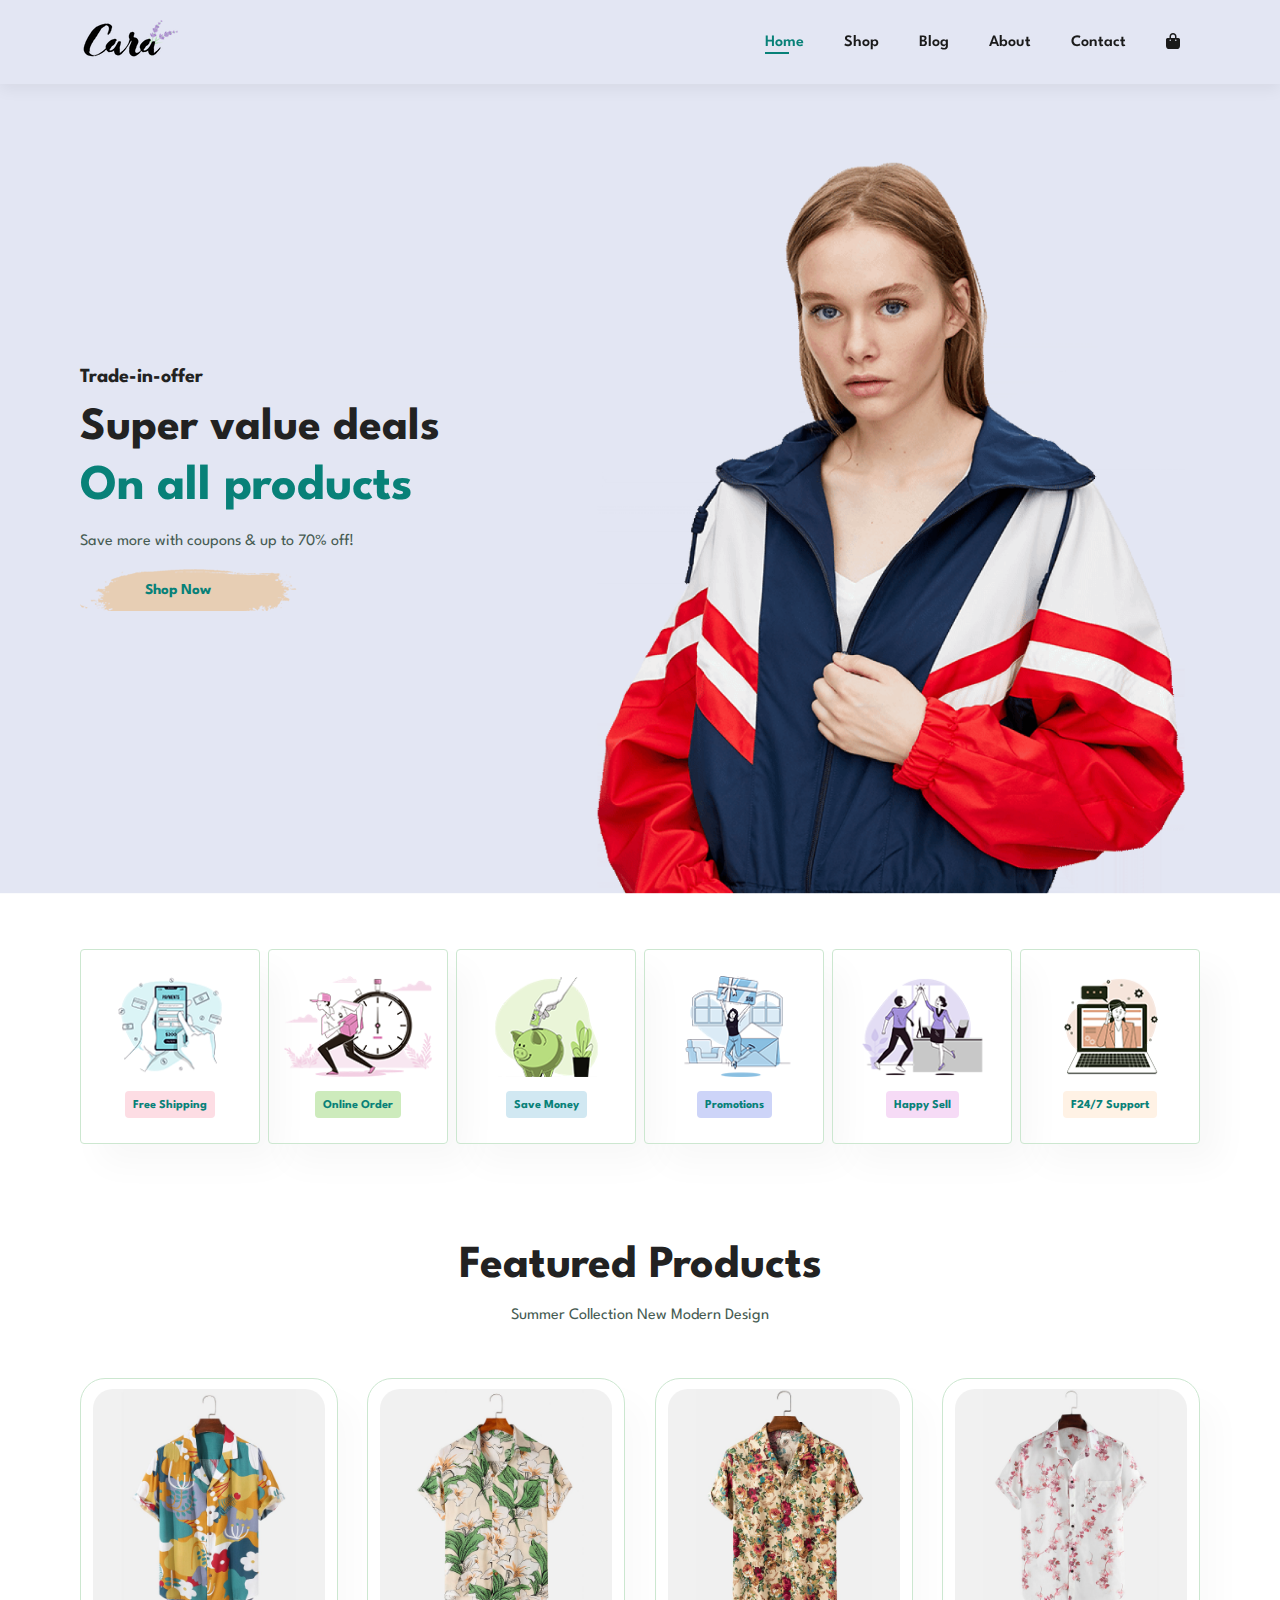
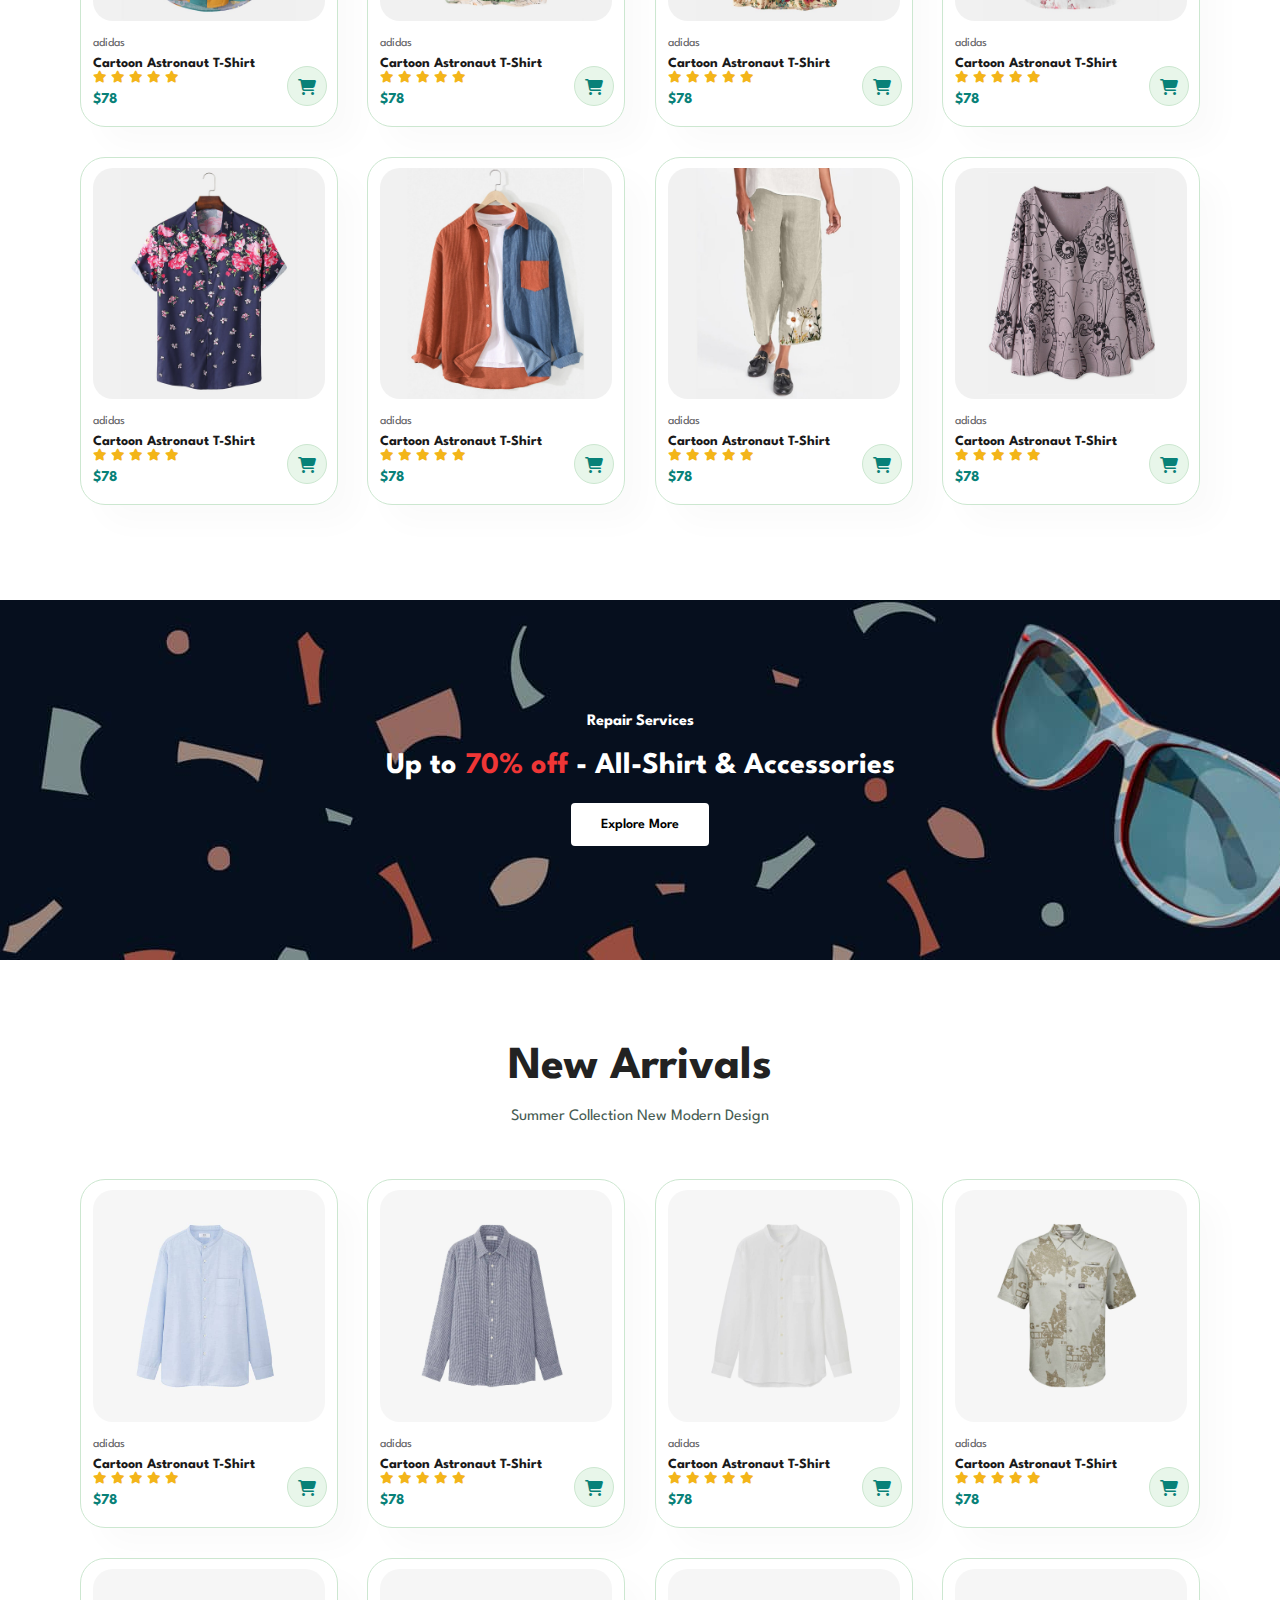
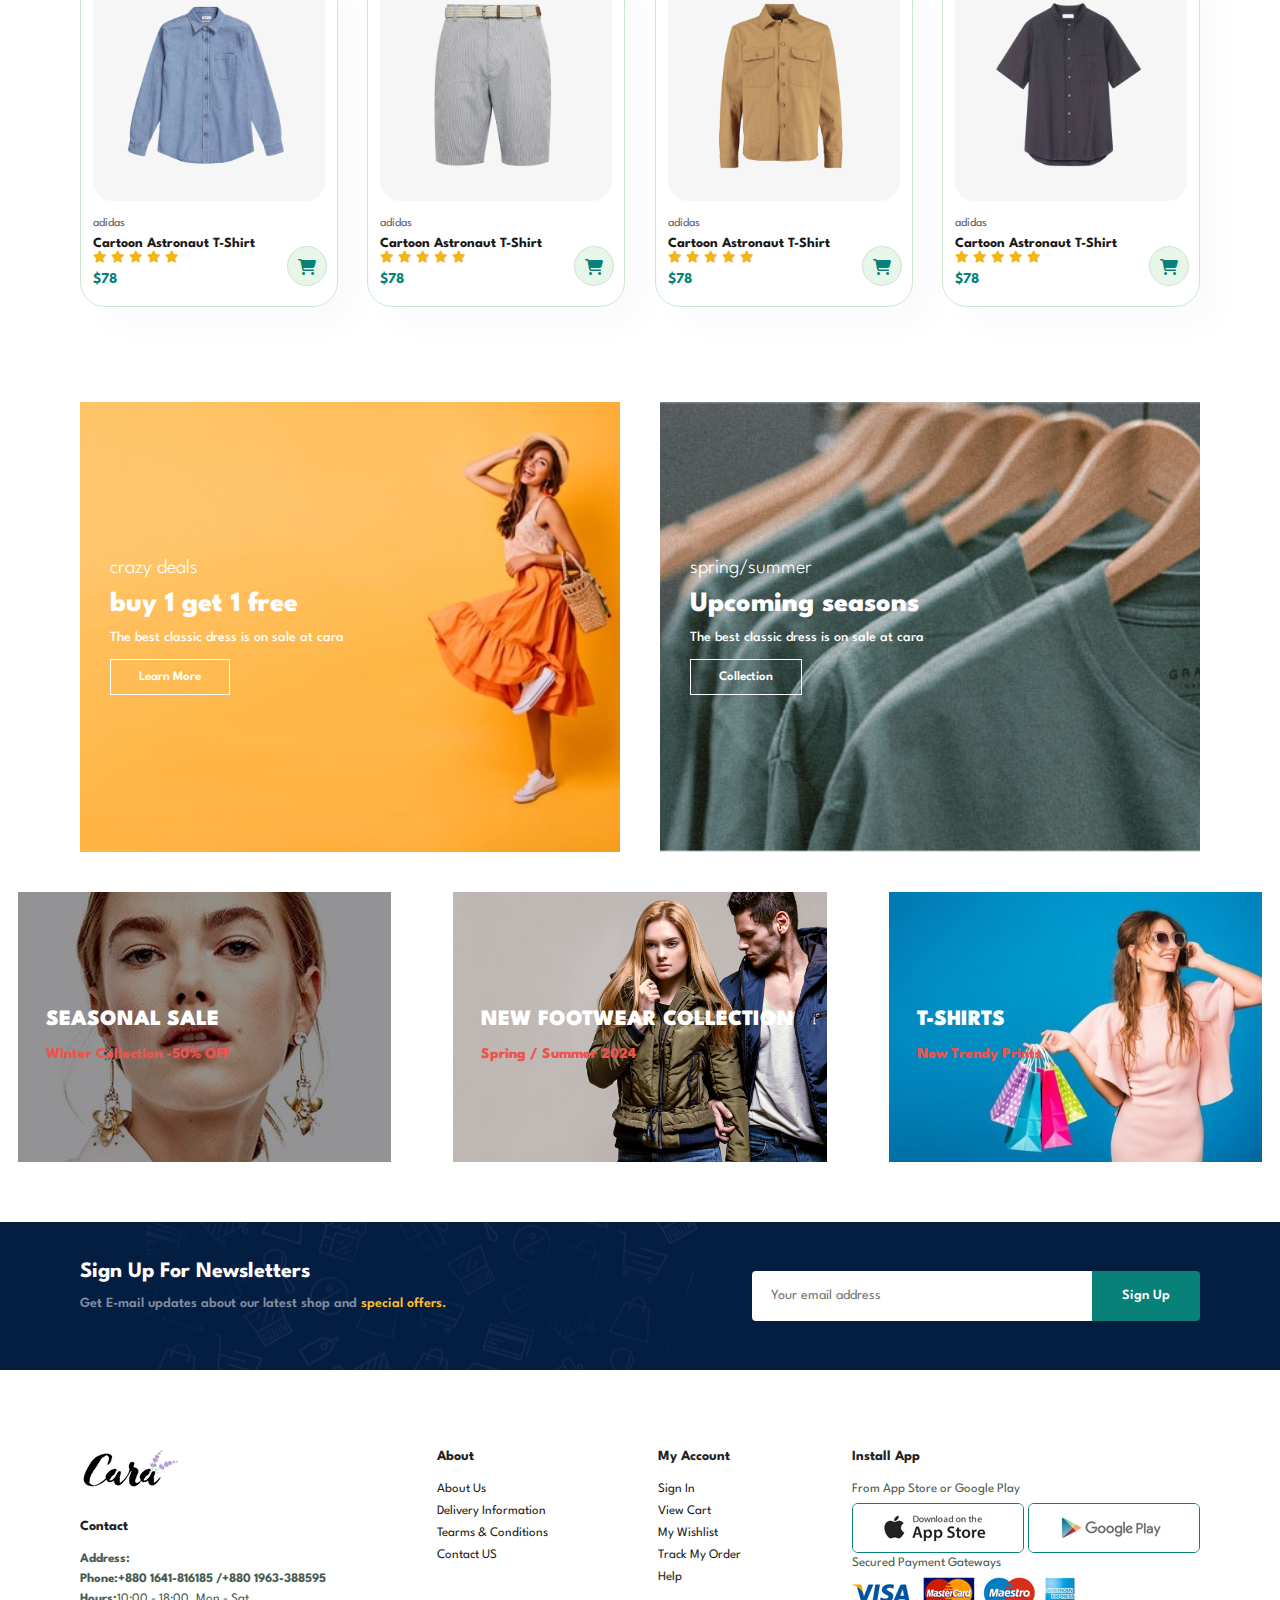
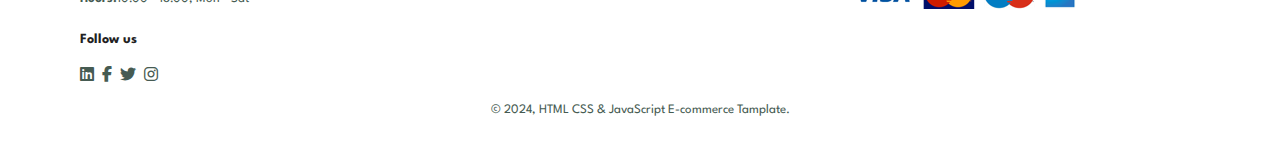
==== index.html @ f5887a4b "Add files via upload" ====
<!DOCTYPE html>
<html lang="en">
<head>
    <meta charset="UTF-8">
    <meta name="viewport" content="width=device-width, initial-scale=1.0">
    <title>Quick Shop</title>
    <link rel="stylesheet" href="style.css">
    <!-- Font Awesome cdn -->
    <link rel="stylesheet" href="https://cdnjs.cloudflare.com/ajax/libs/font-awesome/6.2.0/css/all.min.css"/>


</head>
<body>
    <!-- Header Section Start Here -->
    <section id="header">
        <a href="#"><img src="img/logo.png" class="logo" alt=""></a>
        <div>
            <ul id="navbar">
                <li><a class="active" href="indes.html">Home</a></li>
                <li><a href="shop.html">Shop</a></li>
                <li><a href="blog.html">Blog</a></li>
                <li><a href="about.html">About</a></li>
                <li><a href="contact.html">Contact</a></li>
                <li id="lg-bag"><a href="cart.html"><i class="fa-solid fa-bag-shopping"></i></a></li>
                <a href="#" id="close"><i class="fa-solid fa-xmark"></i></a>
            </ul>
        </div>
        <div id="mobile">
            <a href="cart.html"><i class="fa-solid fa-bag-shopping"></i></a>
            <i id="bar" class="fas fa-outdent"></i>           
        </div>
    </section>
    <!-- Header Section End Here -->

    <section id="hero">
        <h4>Trade-in-offer</h4>
        <h2>Super value deals</h2>
        <h1>On all products</h1>
        <p>Save more with coupons & up to 70% off!</p>
        <button>Shop Now</button>
    </section>

    <section id="feature" class="section-p1">
        <div class="fe-box">
            <img src="img/features/f1.png" alt="">
            <h6>Free Shipping</h6>
        </div>
        <div class="fe-box">
            <img src="img/features/f2.png" alt="">
            <h6>Online Order</h6>
        </div>
        <div class="fe-box">
            <img src="img/features/f3.png" alt="">
            <h6>Save Money</h6>
        </div>
        <div class="fe-box">
            <img src="img/features/f4.png" alt="">
            <h6>Promotions</h6>
        </div>
        <div class="fe-box">
            <img src="img/features/f5.png" alt="">
            <h6>Happy Sell</h6>
        </div>
        <div class="fe-box">
            <img src="img/features/f6.png" alt="">
            <h6>F24/7 Support</h6>
        </div>
    </section>

    <section id="product1" class="section-p1">
        <h2>Featured Products</h2>
        <p>Summer Collection New Modern Design</p>
        <div class="pro-container">       
            <div class="pro">
                <img src="img/products/f1.jpg" alt="">
                <div class="des">
                    <span>adidas</span>
                    <h5>Cartoon Astronaut T-Shirt</h5>
                    <div class="star">
                        <i class="fas fa-star"></i>
                        <i class="fas fa-star"></i>
                        <i class="fas fa-star"></i>
                        <i class="fas fa-star"></i>
                        <i class="fas fa-star"></i>
                    </div>
                    <h4>$78</h4>
                    </div>
                    <a href="#"><a href="#"><i class="fa-solid fa-cart-shopping cart"></i></i></a>
                </a>
                </div>
            <div class="pro">
                <img src="img/products/f2.jpg" alt="">
                <div class="des">
                    <span>adidas</span>
                    <h5>Cartoon Astronaut T-Shirt</h5>
                    <div class="star">
                        <i class="fas fa-star"></i>
                        <i class="fas fa-star"></i>
                        <i class="fas fa-star"></i>
                        <i class="fas fa-star"></i>
                        <i class="fas fa-star"></i>
                    </div>
                    <h4>$78</h4>
                    </div>
                    <a href="#"><a href="#"><i class="fa-solid fa-cart-shopping cart"></i></i></a>
                </a>
                </div>
            <div class="pro">
                <img src="img/products/f3.jpg" alt="">
                <div class="des">
                    <span>adidas</span>
                    <h5>Cartoon Astronaut T-Shirt</h5>
                    <div class="star">
                        <i class="fas fa-star"></i>
                        <i class="fas fa-star"></i>
                        <i class="fas fa-star"></i>
                        <i class="fas fa-star"></i>
                        <i class="fas fa-star"></i>
                    </div>
                    <h4>$78</h4>
                    </div>
                    <a href="#"><a href="#"><i class="fa-solid fa-cart-shopping cart"></i></i></a>
                </a>
                </div>
            <div class="pro">
                <img src="img/products/f4.jpg" alt="">
                <div class="des">
                    <span>adidas</span>
                    <h5>Cartoon Astronaut T-Shirt</h5>
                    <div class="star">
                        <i class="fas fa-star"></i>
                        <i class="fas fa-star"></i>
                        <i class="fas fa-star"></i>
                        <i class="fas fa-star"></i>
                        <i class="fas fa-star"></i>
                    </div>
                    <h4>$78</h4>
                    </div>
                    <a href="#"><a href="#"><i class="fa-solid fa-cart-shopping cart"></i></i></a>
                </a>
                </div>
            <div class="pro">
                <img src="img/products/f5.jpg" alt="">
                <div class="des">
                    <span>adidas</span>
                    <h5>Cartoon Astronaut T-Shirt</h5>
                    <div class="star">
                        <i class="fas fa-star"></i>
                        <i class="fas fa-star"></i>
                        <i class="fas fa-star"></i>
                        <i class="fas fa-star"></i>
                        <i class="fas fa-star"></i>
                    </div>
                    <h4>$78</h4>
                    </div>
                    <a href="#"><a href="#"><i class="fa-solid fa-cart-shopping cart"></i></i></a>
                </a>
                </div>
            <div class="pro">
                <img src="img/products/f6.jpg" alt="">
                <div class="des">
                    <span>adidas</span>
                    <h5>Cartoon Astronaut T-Shirt</h5>
                    <div class="star">
                        <i class="fas fa-star"></i>
                        <i class="fas fa-star"></i>
                        <i class="fas fa-star"></i>
                        <i class="fas fa-star"></i>
                        <i class="fas fa-star"></i>
                    </div>
                    <h4>$78</h4>
                    </div>
                    <a href="#"><a href="#"><i class="fa-solid fa-cart-shopping cart"></i></i></a>
                </a>
                </div>
            <div class="pro">
                <img src="img/products/f7.jpg" alt="">
                <div class="des">
                    <span>adidas</span>
                    <h5>Cartoon Astronaut T-Shirt</h5>
                    <div class="star">
                        <i class="fas fa-star"></i>
                        <i class="fas fa-star"></i>
                        <i class="fas fa-star"></i>
                        <i class="fas fa-star"></i>
                        <i class="fas fa-star"></i>
                    </div>
                    <h4>$78</h4>
                    </div>
                    <a href="#"><a href="#"><i class="fa-solid fa-cart-shopping cart"></i></i></a>
                </a>
                </div>
            <div class="pro">
                <img src="img/products/f8.jpg" alt="">
                <div class="des">
                    <span>adidas</span>
                    <h5>Cartoon Astronaut T-Shirt</h5>
                    <div class="star">
                        <i class="fas fa-star"></i>
                        <i class="fas fa-star"></i>
                        <i class="fas fa-star"></i>
                        <i class="fas fa-star"></i>
                        <i class="fas fa-star"></i>
                    </div>
                    <h4>$78</h4>
                    </div>
                    <a href="#"><a href="#"><i class="fa-solid fa-cart-shopping cart"></i></i></a>
                </a>
                </div>
            </div>
    </section>

    <section id="banner" class="section-m1">
        <h4>Repair Services</h4>
        <h2>Up to <span>70% off</span> - All-Shirt & Accessories</h2>
        <button class="normal">Explore More</button>
    </section>

    <section id="product1" class="section-p1">
        <h2>New Arrivals</h2>
        <p>Summer Collection New Modern Design</p>
        <div class="pro-container">       
            <div class="pro">
                <img src="img/products/n1.jpg" alt="">
                <div class="des">
                    <span>adidas</span>
                    <h5>Cartoon Astronaut T-Shirt</h5>
                    <div class="star">
                        <i class="fas fa-star"></i>
                        <i class="fas fa-star"></i>
                        <i class="fas fa-star"></i>
                        <i class="fas fa-star"></i>
                        <i class="fas fa-star"></i>
                    </div>
                    <h4>$78</h4>
                    </div>
                    <a href="#"><a href="#"><i class="fa-solid fa-cart-shopping cart"></i></i></a>
                </a>
                </div>
            <div class="pro">
                <img src="img/products/n2.jpg" alt="">
                <div class="des">
                    <span>adidas</span>
                    <h5>Cartoon Astronaut T-Shirt</h5>
                    <div class="star">
                        <i class="fas fa-star"></i>
                        <i class="fas fa-star"></i>
                        <i class="fas fa-star"></i>
                        <i class="fas fa-star"></i>
                        <i class="fas fa-star"></i>
                    </div>
                    <h4>$78</h4>
                    </div>
                    <a href="#"><a href="#"><i class="fa-solid fa-cart-shopping cart"></i></i></a>
                </a>
                </div>
            <div class="pro">
                <img src="img/products/n3.jpg" alt="">
                <div class="des">
                    <span>adidas</span>
                    <h5>Cartoon Astronaut T-Shirt</h5>
                    <div class="star">
                        <i class="fas fa-star"></i>
                        <i class="fas fa-star"></i>
                        <i class="fas fa-star"></i>
                        <i class="fas fa-star"></i>
                        <i class="fas fa-star"></i>
                    </div>
                    <h4>$78</h4>
                    </div>
                    <a href="#"><a href="#"><i class="fa-solid fa-cart-shopping cart"></i></i></a>
                </a>
                </div>
            <div class="pro">
                <img src="img/products/n4.jpg" alt="">
                <div class="des">
                    <span>adidas</span>
                    <h5>Cartoon Astronaut T-Shirt</h5>
                    <div class="star">
                        <i class="fas fa-star"></i>
                        <i class="fas fa-star"></i>
                        <i class="fas fa-star"></i>
                        <i class="fas fa-star"></i>
                        <i class="fas fa-star"></i>
                    </div>
                    <h4>$78</h4>
                    </div>
                    <a href="#"><a href="#"><i class="fa-solid fa-cart-shopping cart"></i></i></a>
                </a>
                </div>
            <div class="pro">
                <img src="img/products/n5.jpg" alt="">
                <div class="des">
                    <span>adidas</span>
                    <h5>Cartoon Astronaut T-Shirt</h5>
                    <div class="star">
                        <i class="fas fa-star"></i>
                        <i class="fas fa-star"></i>
                        <i class="fas fa-star"></i>
                        <i class="fas fa-star"></i>
                        <i class="fas fa-star"></i>
                    </div>
                    <h4>$78</h4>
                    </div>
                    <a href="#"><a href="#"><i class="fa-solid fa-cart-shopping cart"></i></i></a>
                </a>
                </div>
            <div class="pro">
                <img src="img/products/n6.jpg" alt="">
                <div class="des">
                    <span>adidas</span>
                    <h5>Cartoon Astronaut T-Shirt</h5>
                    <div class="star">
                        <i class="fas fa-star"></i>
                        <i class="fas fa-star"></i>
                        <i class="fas fa-star"></i>
                        <i class="fas fa-star"></i>
                        <i class="fas fa-star"></i>
                    </div>
                    <h4>$78</h4>
                    </div>
                    <a href="#"><a href="#"><i class="fa-solid fa-cart-shopping cart"></i></i></a>
                </a>
                </div>
            <div class="pro">
                <img src="img/products/n7.jpg" alt="">
                <div class="des">
                    <span>adidas</span>
                    <h5>Cartoon Astronaut T-Shirt</h5>
                    <div class="star">
                        <i class="fas fa-star"></i>
                        <i class="fas fa-star"></i>
                        <i class="fas fa-star"></i>
                        <i class="fas fa-star"></i>
                        <i class="fas fa-star"></i>
                    </div>
                    <h4>$78</h4>
                    </div>
                    <a href="#"><a href="#"><i class="fa-solid fa-cart-shopping cart"></i></i></a>
                </a>
                </div>
            <div class="pro">
                <img src="img/products/n8.jpg" alt="">
                <div class="des">
                    <span>adidas</span>
                    <h5>Cartoon Astronaut T-Shirt</h5>
                    <div class="star">
                        <i class="fas fa-star"></i>
                        <i class="fas fa-star"></i>
                        <i class="fas fa-star"></i>
                        <i class="fas fa-star"></i>
                        <i class="fas fa-star"></i>
                    </div>
                    <h4>$78</h4>
                    </div>
                    <a href="#"><a href="#"><i class="fa-solid fa-cart-shopping cart"></i></i></a>
                </a>
                </div>
            </div>
    </section>

    <section id="sm-banner" class="section-p1">
        <div class="banner-box">
            <h4>crazy deals</h4>
            <h2>buy 1 get 1 free</h2>
            <span>The best classic dress is on sale at cara</span>
            <button class="white">Learn More</button>
        </div>
        <div class="banner-box banner-box2">
            <h4>spring/summer</h4>
            <h2>Upcoming seasons </h2>
            <span>The best classic dress is on sale at cara</span>
            <button class="white">Collection</button>
        </div>
    </section>

    <section id="banner3">
        <div class="banner-box">
            <h2>SEASONAL SALE </h2>
            <h3>Winter Collection -50% OFF</h3>
        </div>
        <div class="banner-box banner-box2">
            <h2>NEW FOOTWEAR COLLECTION</h2>
            <h3>Spring / Summer 2024 </h3>
        </div>
        <div class="banner-box banner-box3">
            <h2>T-SHIRTS</h2>
            <h3>New Trendy Prints</h3>
        </div>
    </section>

    <section id="newsletter" class="section-p1 section-m1">
        <div class="news-text">
            <h4>Sign Up For Newsletters</h4>
            <p>Get E-mail updates about our latest shop and <span>special offers.</span></p>
        </div>
        <div class="form">
            <input type="text" placeholder="Your email address">
            <button class="normal">Sign Up</button>
        </div>
    </section>
<!-- Footer Section Start -->
    <footer class="section-p1">
        <div class="col">
            <img class="logo" src="img/logo.png" alt="">
            <h4>Contact</h4>
            <p><strong>Address:</strong> </p>
            <p><strong>Phone:+880 1641-816185 /+880 1963-388595</strong></p>
            <p><strong>Hours:</strong>10:00 - 18:00, Mon - Sat</p>
            <div class="follow">
                <h4>Follow us</h4>
                <div class="icon">
                    <i class="fa-brands fa-linkedin"></i>
                   <i class="fab fa-facebook-f"></i> 
                   <i class="fab fa-twitter"></i>
                   <i class="fab fa-instagram"></i>                   
                </div>
            </div>
        </div>

        <div class="col">
            <h4>About</h4>
            <a href="#">About Us</a>
            <a href="#">Delivery Information</a>
            <a href="#">Tearms & Conditions</a>
            <a href="#">Contact US</a>
        </div>

        <div class="col">
            <h4>My Account</h4>
            <a href="#">Sign In</a>
            <a href="#">View Cart</a>
            <a href="#">My Wishlist</a>
            <a href="#">Track My Order</a>
            <a href="#">Help</a>
        </div>

        <div class="col install">
            <h4>Install App</h4>
            <p>From App Store or Google Play</p>
            <div class="row">
                <img src="img/pay/app.jpg" alt="">
                <img src="img/pay/play.jpg" alt="">               
            </div>
            <p>Secured Payment Gateways</p>
            <img src="img/pay/pay.png" alt="">
        </div>

        <div class="copyright">
            <p>&copy; 2024, HTML CSS & JavaScript E-commerce Tamplate.</p>
        </div>
    </footer>
<!-- Footer Section End -->

 <!-- Custom JavaScript File Link -->
    <script src="script.js"></script>
</body>
</html>
---- style.css ----
@import url('https://fonts.googleapis.com/css2?family=League+Spartan:wght@100..900&display=swap');

/* =====Universal selector===== */
* {
   margin: 0;
   padding: 0;
   box-sizing: border-box;
   font-family: "League Spartan", sans-serif;; 
}

h1 {
    font-size: 50px;
    line-height: 64px;
    color: #222;
}

h2 {
    font-size: 46px;
    line-height: 54px;
    color: #222;
}

h4 {
    font-size: 20px;
    color: #222;
}

h6 {
    font-weight: 700;
    font-size: 12px;   
}

p {
    font-size: 16px;
    color: #465b52;
    margin: 15px 0 20px 0;
}

.section-p1 {
    padding: 40px 80px;
}

.section-m1 {
    margin: 40px 0;
}

button.normal {
    font-size: 14px;
    font-weight: 600;
    padding: 15px 30px;
    color: #000;
    background-color: #fff;
    border-radius: 4px;
    cursor: pointer;
    border: none;
    outline: none;
    transition: 0.2s;
}

button.white {
    font-size: 13px;
    font-weight: 600;
    padding: 11px 28px;
    color: #fff;
    background-color: transparent;
   cursor: pointer;
    border: 1px solid #fff;
    outline: none;
    transition: 0.2s;
}

body {
    width: 100%;
}


/* =====Header Start===== */

#header{
    display: flex;
    align-items: center;
    justify-content: space-between;
    padding: 20px 80px;
    background-color: #E3E6F3;
    box-shadow: 0px 5px 15px rgba(0, 0, 0, 0.06);
    z-index: 999;
    position: sticky;
    top: 0;
    left: 0;

}

#navbar {
    display: flex;
    align-items: center;
    justify-content: center;
}

#navbar li {
    list-style: none;
    padding: 0 20px;
    position: relative;
}

#navbar li a {
    text-decoration: none;
    font-size: 16px;
    font-weight: 600;
    color: #1a1a1a;
    transition: 0.3s ease;
}

#navbar li a:hover,
#navbar li a.active {
    color: #088178;
}

#navbar li a.active::after, 
#navbar li a:hover::after {
    content: "";
    width: 30%;
    height: 2px;
    background:  #088178;
    position: absolute;
    bottom: -4px;
    left: 20px;
}

#mobile {
    display: none;
    align-items: center;
}

#close {
    display: none;
}

/* =====Home Page===== */
#hero {
    background-image: url(img/hero4.png);
    height: 90vh;
    width: 100%;
    background-size: cover;
    background-position: top 25% right 0;
    padding: 0 80px;
    display: flex;
    flex-direction: column;
    align-items: flex-start;
    justify-content: center;

}

#hero h4 {
    padding-bottom: 15px;
}

#hero h1 {
    color: #088178;
}

#hero button {
    background-image: url(img/button.png);
    background-color: transparent;
    color: #088178;
    border: 0;
    padding: 14px 88px 14px 65px;
    background-repeat: no-repeat;
    cursor: pointer;
    font-weight: 700;
    font-size: 15px;

}

#feature {
    display: flex;
    align-items: center;
    justify-content: space-between;
    flex-wrap: wrap;
}

#feature .fe-box {
    width: 180px;
    text-align: center;
    padding: 25px 15px;
    box-shadow: 20px 20px 34px rgba(0, 0, 0, 0.03);
    border: 1px solid #cce7d0;
    border-radius: 4px;
    margin: 15px 0;
}

#feature .fe-box:hover {
    box-shadow: 10px 10px 54px rgba(70, 62, 221, 0.1);
}

#feature .fe-box img {
    width: 100%;
    margin-bottom: 10px;
}

#feature .fe-box h6 {
    display: inline-block;
    padding: 9px 8px 6px 8px;
    line-height: 1;
    border-radius: 4px;
    color: #088178;
    background-color: #fddde4;
}

#feature .fe-box:nth-child(2)  h6 {
    background-color: #cdebbc;
}

#feature .fe-box:nth-child(3)  h6 {
    background-color: #d1e8f2;
}

#feature .fe-box:nth-child(4)  h6 {
    background-color: #cdd4f8;
}

#feature .fe-box:nth-child(5)  h6 {
    background-color: #f6dbf6;
}

#feature .fe-box:nth-child(6)  h6 {
    background-color: #fff2e5;
}

/* =====Products===== */
#product1 {
    text-align: center;
}

#product1 .pro-container {
    display: flex;
    justify-content: space-between;
    padding-top: 20px;
    flex-wrap: wrap;

}
  
#product1 .pro {
    width: 23%;
    min-width: 250px;
    padding: 10px 12px;
    border: 1px solid #cce7d0;
    border-radius: 25px;
    cursor: pointer;
    box-shadow: 20px 20px 30px rgba(0, 0, 0, 0.02);
    margin: 15px 0;
    transition: 0.2s ease;
    position: relative;
}

#product1 .pro:hover {
    box-shadow: 20px 20px 30px rgba(0, 0, 0, 0.06);
}

#product1 .pro img {
    width: 100%;
    border-radius: 20px;
}

#product1 .pro .des {
    text-align: start;
    padding: 10px 0;
}

#product1 .pro .des span {
    color: #606063;
    font-size: 12px;
}

#product1 .pro .des h5 {
    padding-top: 7px;
    color: #1a1a1a;
    font-size: 14px;
}

#product1 .pro .des i {
    font-size: 12px;
    color: rgb(243, 181, 25);
}

#product1 .pro .des  h4 {
    padding-top: 7px;
    font-size: 15px;
    font-weight: 700px;
    color: #088178;
}

#product1 .pro .cart {
    width: 40px;
    height: 40px;    
    line-height: 40px;
    border-radius: 50px;
    background-color: #e8f6ea;   
    color: #088178;
    border: 1px solid #cce7d0;
    position: absolute;
    bottom: 20px;
    right: 10px;
}

#banner {
    display: flex;
    flex-direction: column;
    justify-content: center;
    align-items: center;
    text-align: center;
    background-image: url(img/banner/b2.jpg);
    width: 100%;
    height: 40vh;
    background-size: cover;
    background-position: center;
}

#banner h4 {
    color: #fff;
    font-size: 16px;

}

#banner h2 {
    color: #fff;
    font-size: 30px;
    padding: 10px 0;
}

#banner h2 span {
    color: #ef3636;
}

#banner button:hover {
    background-color: #088178;
    color: #fff;
}

#sm-banner {
    display: flex;
    justify-content: space-between;
    flex-wrap: wrap;
}

#sm-banner .banner-box {
    display: flex;
    flex-direction: column;
    justify-content: center;
    align-items: flex-start;   
    background-image: url(img/banner/b17.jpg);
    min-width: 540px;
    height: 50vh;
    background-size: cover;
    background-position: center;
    padding: 30px;
}

#sm-banner .banner-box2 {   
    background-image: url(img/banner/b10.jpg);
}

#sm-banner h4 {
    color: #fff;
    font-size: 20px;
    font-weight: 300;
}

#sm-banner h2 {
    color: #fff;
    font-size: 28px;
    font-weight: 800;
}

#sm-banner h2 {
    color: #fff;
    font-size: 28px;
    font-weight: 800;
}

#sm-banner span {
    color: #fff;
    font-size: 14px;
    font-weight: 500;
    padding-bottom: 15px;
}

#sm-banner .banner-box:hover button {
    background-color: #088178;
    border: 1px solid #088178;
}

#banner3 {
    display: flex;
    justify-content: space-between;
    flex-wrap: wrap;
    padding: 0 18px;
}

#banner3 .banner-box {
    display: flex;
    flex-direction: column;
    justify-content: center;
    align-items: flex-start;   
    background-image: url(img/banner/b7.jpg);
    min-width: 30%;
    height: 30vh;
    background-size: cover;
    background-position: center;
    padding: 28px;
    margin-bottom: 20px;
}

#banner3 .banner-box2 {
    background-image: url(img/banner/b4.jpg);
}

#banner3 .banner-box3 {
    background-image: url(img/banner/b18.jpg);   
}

#banner3 h2 {
    color: #fff;
    font-weight: 900;
    font-size: 22px;
}

#banner3 h3 {
    color: #ec544e;
    font-weight: 800;
    font-size: 15px;
}

#newsletter {
    display: flex;
    justify-content: space-between;
    flex-wrap: wrap;
    align-items: center;
    background-image: url(img/banner/b14.png);
    background-repeat: no-repeat;
    background-position: 20% 30%;
    background-color: #041e42;
}

#newsletter h4 {
    font-size: 22px;
    font-weight: 700;
    color: #fff;   
}

#newsletter p {
    font-size: 14px;
    font-weight: 600;
    color: #818ea0;   
}

#newsletter p span {
    
    color: #ffbd27;   
}

#newsletter .form {
    display: flex;
    width: 40%;
}

#newsletter input {
    height: 3.125rem;
    padding: 0 1.25em;
    font-size: 14px;
    width: 100%;
    border: 1px solid transparent;
    border-radius: 4px;
    outline: none;
    border-top-right-radius: 0;
    border-bottom-right-radius: 0;
}

#newsletter button {
    background-color: #088178;
    color: #fff;
    white-space: nowrap;
    border-top-left-radius: 0;
    border-bottom-left-radius: 0;
}

/* =====Footer Styles===== */
footer {
    display: flex;
    flex-wrap: wrap;
    justify-content: space-between;
}

footer .col {
    display: flex;
    flex-direction: column;
    align-items: flex-start;
    margin-bottom: 20px;
}

footer .logo {
    margin-bottom: 30px;
}

footer h4 {
    font-size: 14px;
    padding-bottom: 20px;
}

footer p {
    font-size: 13px;
    margin: 0 0 8px 0;
}

footer a {
    font-size: 13px;
    text-decoration: none;
    color: #222;
    margin: 0 0 8px 0;
    margin-bottom: 10px;
}

footer .follow {
    margin-top: 20px;
}

footer .follow i {
    color: #465b52;
    padding-right: 4px;
    cursor: pointer;
}

footer .install .row img {
    border: 1px solid #088178;
    border-radius: 6px;
}

footer .install img {
    margin-top: 10px 0 15px 0;
}

footer .follow i:hover,
footer a:hover {
    color: #088178;
}

footer .copyright {
    width: 100%;
    text-align: center;
}



/* =====Start Media Query For Medium Devices==== */
@media screen and (max-width:799px) {
    .section-p1 {
        padding: 40px 40px;
    }
    #navbar {
        display: flex;
        flex-direction: column;
        align-items: flex-start;
        justify-content: flex-start;
        position: fixed;
        top: 0;
        right: -300px;
        height: 100vh;
        width: 300px;
        background-color: #E3E6F3;
        box-shadow: 0 40px 60px rgba(0, 0, 0, 0.01);
        padding: 88px 0 0 10px;
        transition: 0.3s;
    }

    #navbar.active {
        right: 0px;
    }

    #navbar li {
        margin-bottom: 15px;
    }

    #mobile {
        display: flex;
        align-items: center;
    }

    #mobile i {
        color: #1a1a1a;
        font-size: 24px;
        padding-left: 20px;
    }

    #close {
        display: initial;
        position: absolute;
        top: 30px;
        left: 30px;
        color: #222;
        font-size: 24px;
    }

    #lg-bag {
        display: none;
    }

    #hero {      
        height: 70vh;
        padding: 0 80px;
        background-position: top 30% right 30%;
    }

    #feature {       
        justify-content: center;
        
    }

    #feature .fe-box {
        
        margin: 15px 15px;
    }

    #product1 .pro-container {      
        justify-content: center;
    }

    #product1 .pro {       
        margin: 15px;      
    }

    #banner {      
        height: 20vh;       
    }

    #sm-banner .banner-box {    
        min-width: 100%;
        height: 30vh;      
    }

    #banner3 {
        padding: 0 40px;
    }

    #banner3 .banner-box {
        width: 28%;
    }

    #newsletter .form {
        width: 70%;
    }
}

/* =====Start Media Query For Small Devices==== */
@media screen and (max-width:477px) {
    .section-p1 {
        padding: 20px;
    }

    #header {
        padding: 10px 30px;
    }

    h1 {
        font-size: 38px;
    }

    h2 {
        font-size: 32px;
    }

    #hero {
        padding: 0 20px;
        background-position: 55%;
    }

    #feature .fe-box {
        width: 155px;
        margin: 0 0 15px 0;
    }

    #feature {
        justify-content: space-between;
    }

    #product1 .pro {
        width: 100%;
    }

    #banner {
        height: 40vh;
    }

    #sm-banner .banner-box {
        height: 40vh;      
    }

    #sm-banner .banner-box2 {
        margin-top: 20px;
    }

    #banner3 {
        padding: 0 20px;
    }

    #banner3 .banner-box {
        width: 100%;
    }

    #newsletter {
        padding: 40px 20px;
    }

    #newsletter .form {
        width: 100%;
    }

    footer .copyright {
       text-align: start;
    }

}
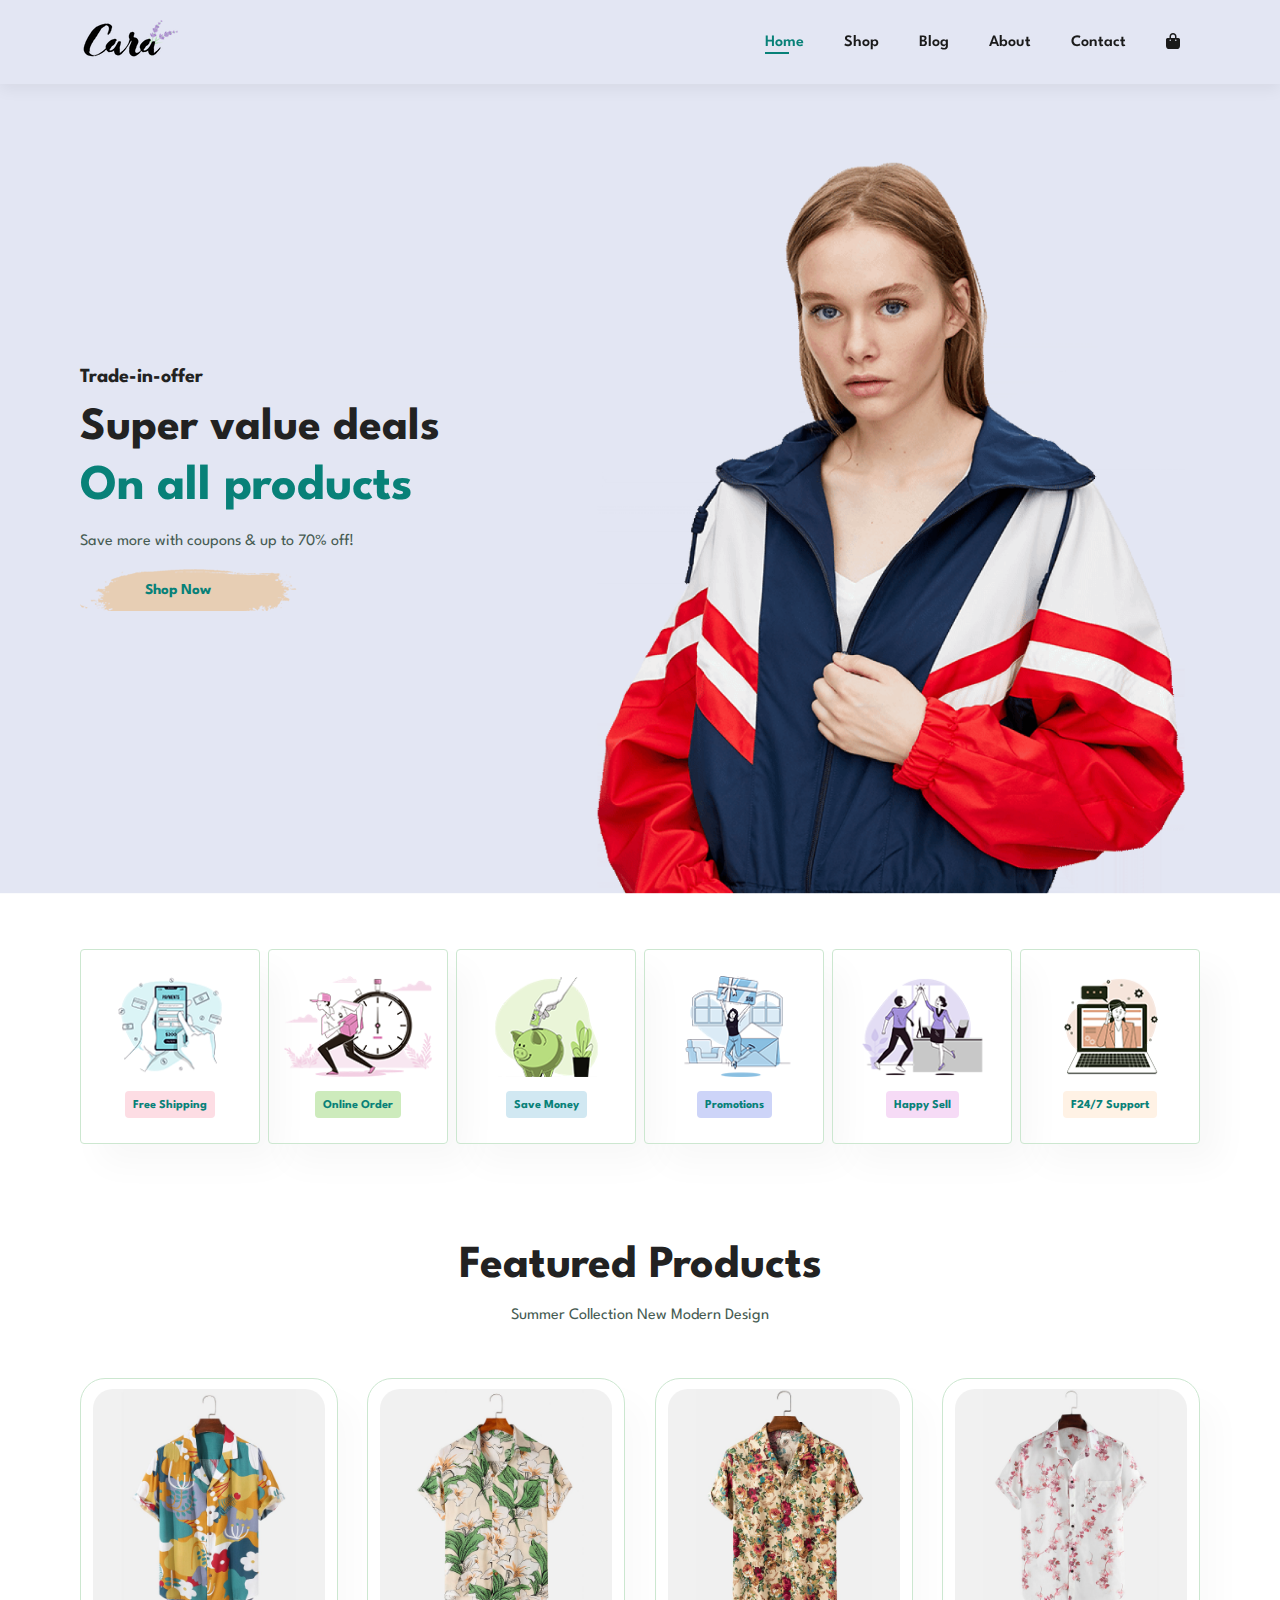
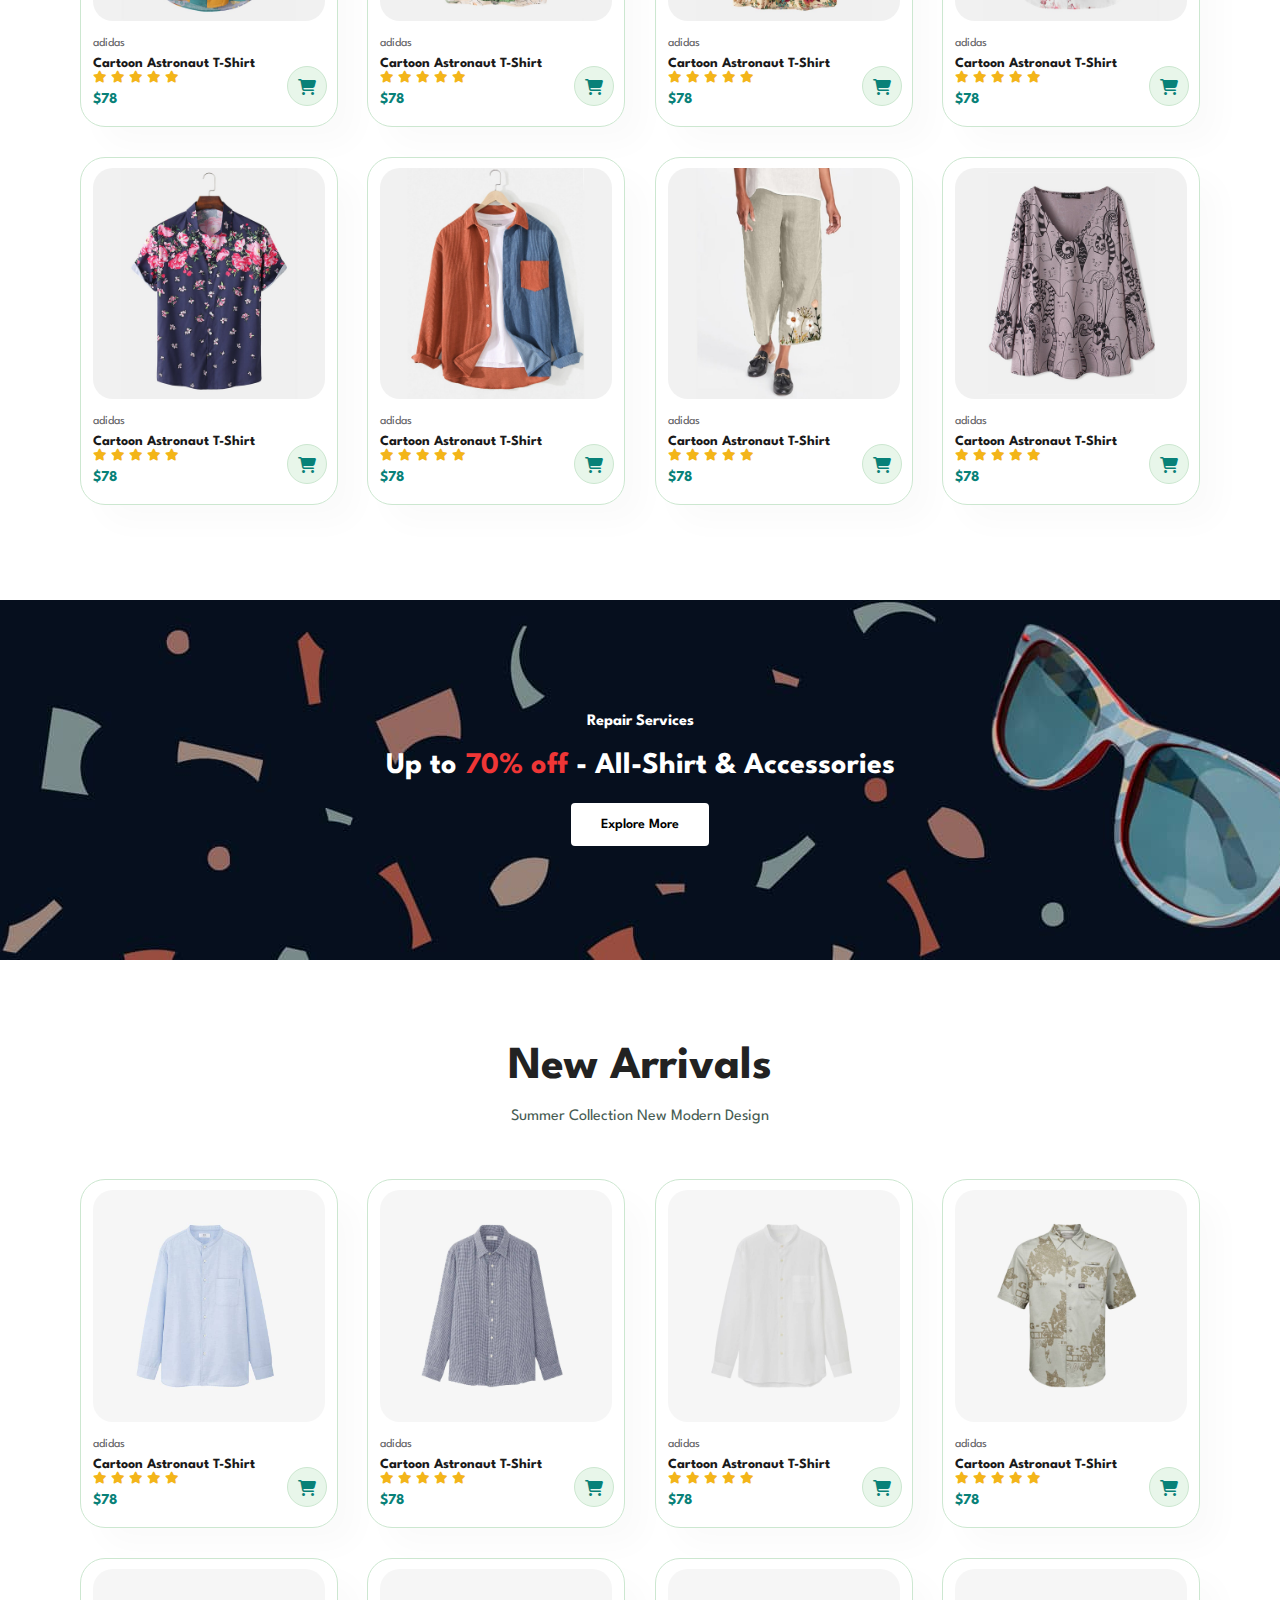
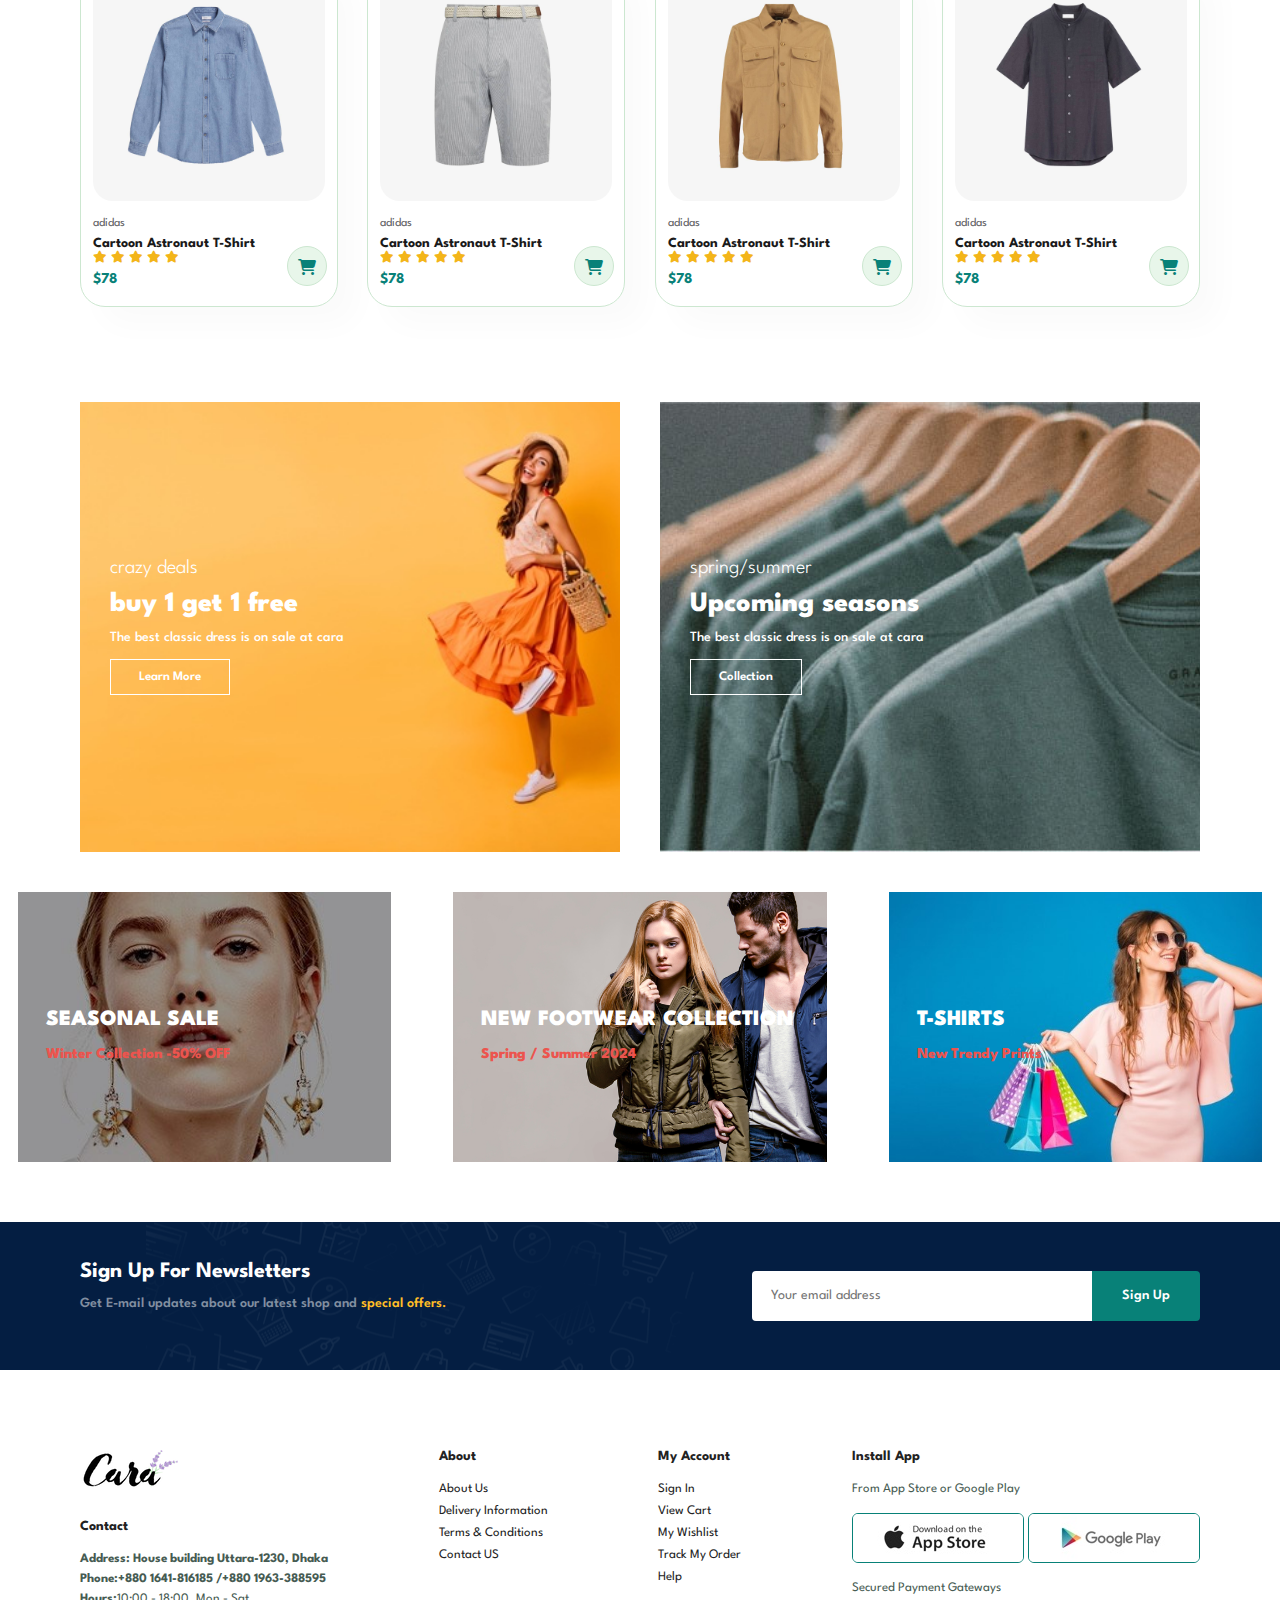
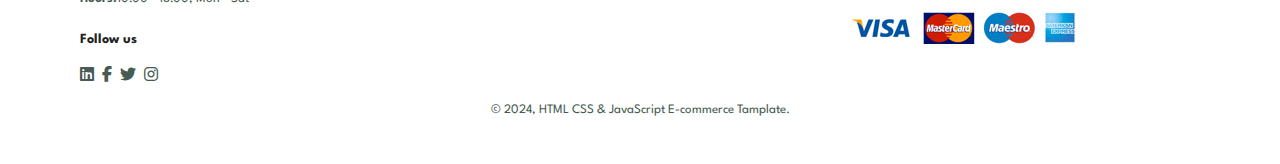
==== commit f60ca0f7: "Add files via upload" ====
--- a/index.html
+++ b/index.html
@@ -1,458 +1,463 @@
-<!DOCTYPE html>
-<html lang="en">
-<head>
-    <meta charset="UTF-8">
-    <meta name="viewport" content="width=device-width, initial-scale=1.0">
-    <title>Quick Shop</title>
-    <link rel="stylesheet" href="style.css">
-    <!-- Font Awesome cdn -->
-    <link rel="stylesheet" href="https://cdnjs.cloudflare.com/ajax/libs/font-awesome/6.2.0/css/all.min.css"/>
-
-
-</head>
-<body>
-    <!-- Header Section Start Here -->
-    <section id="header">
-        <a href="#"><img src="img/logo.png" class="logo" alt=""></a>
-        <div>
-            <ul id="navbar">
-                <li><a class="active" href="indes.html">Home</a></li>
-                <li><a href="shop.html">Shop</a></li>
-                <li><a href="blog.html">Blog</a></li>
-                <li><a href="about.html">About</a></li>
-                <li><a href="contact.html">Contact</a></li>
-                <li id="lg-bag"><a href="cart.html"><i class="fa-solid fa-bag-shopping"></i></a></li>
-                <a href="#" id="close"><i class="fa-solid fa-xmark"></i></a>
-            </ul>
-        </div>
-        <div id="mobile">
-            <a href="cart.html"><i class="fa-solid fa-bag-shopping"></i></a>
-            <i id="bar" class="fas fa-outdent"></i>           
-        </div>
-    </section>
-    <!-- Header Section End Here -->
-
-    <section id="hero">
-        <h4>Trade-in-offer</h4>
-        <h2>Super value deals</h2>
-        <h1>On all products</h1>
-        <p>Save more with coupons & up to 70% off!</p>
-        <button>Shop Now</button>
-    </section>
-
-    <section id="feature" class="section-p1">
-        <div class="fe-box">
-            <img src="img/features/f1.png" alt="">
-            <h6>Free Shipping</h6>
-        </div>
-        <div class="fe-box">
-            <img src="img/features/f2.png" alt="">
-            <h6>Online Order</h6>
-        </div>
-        <div class="fe-box">
-            <img src="img/features/f3.png" alt="">
-            <h6>Save Money</h6>
-        </div>
-        <div class="fe-box">
-            <img src="img/features/f4.png" alt="">
-            <h6>Promotions</h6>
-        </div>
-        <div class="fe-box">
-            <img src="img/features/f5.png" alt="">
-            <h6>Happy Sell</h6>
-        </div>
-        <div class="fe-box">
-            <img src="img/features/f6.png" alt="">
-            <h6>F24/7 Support</h6>
-        </div>
-    </section>
-
-    <section id="product1" class="section-p1">
-        <h2>Featured Products</h2>
-        <p>Summer Collection New Modern Design</p>
-        <div class="pro-container">       
-            <div class="pro">
-                <img src="img/products/f1.jpg" alt="">
-                <div class="des">
-                    <span>adidas</span>
-                    <h5>Cartoon Astronaut T-Shirt</h5>
-                    <div class="star">
-                        <i class="fas fa-star"></i>
-                        <i class="fas fa-star"></i>
-                        <i class="fas fa-star"></i>
-                        <i class="fas fa-star"></i>
-                        <i class="fas fa-star"></i>
-                    </div>
-                    <h4>$78</h4>
-                    </div>
-                    <a href="#"><a href="#"><i class="fa-solid fa-cart-shopping cart"></i></i></a>
-                </a>
-                </div>
-            <div class="pro">
-                <img src="img/products/f2.jpg" alt="">
-                <div class="des">
-                    <span>adidas</span>
-                    <h5>Cartoon Astronaut T-Shirt</h5>
-                    <div class="star">
-                        <i class="fas fa-star"></i>
-                        <i class="fas fa-star"></i>
-                        <i class="fas fa-star"></i>
-                        <i class="fas fa-star"></i>
-                        <i class="fas fa-star"></i>
-                    </div>
-                    <h4>$78</h4>
-                    </div>
-                    <a href="#"><a href="#"><i class="fa-solid fa-cart-shopping cart"></i></i></a>
-                </a>
-                </div>
-            <div class="pro">
-                <img src="img/products/f3.jpg" alt="">
-                <div class="des">
-                    <span>adidas</span>
-                    <h5>Cartoon Astronaut T-Shirt</h5>
-                    <div class="star">
-                        <i class="fas fa-star"></i>
-                        <i class="fas fa-star"></i>
-                        <i class="fas fa-star"></i>
-                        <i class="fas fa-star"></i>
-                        <i class="fas fa-star"></i>
-                    </div>
-                    <h4>$78</h4>
-                    </div>
-                    <a href="#"><a href="#"><i class="fa-solid fa-cart-shopping cart"></i></i></a>
-                </a>
-                </div>
-            <div class="pro">
-                <img src="img/products/f4.jpg" alt="">
-                <div class="des">
-                    <span>adidas</span>
-                    <h5>Cartoon Astronaut T-Shirt</h5>
-                    <div class="star">
-                        <i class="fas fa-star"></i>
-                        <i class="fas fa-star"></i>
-                        <i class="fas fa-star"></i>
-                        <i class="fas fa-star"></i>
-                        <i class="fas fa-star"></i>
-                    </div>
-                    <h4>$78</h4>
-                    </div>
-                    <a href="#"><a href="#"><i class="fa-solid fa-cart-shopping cart"></i></i></a>
-                </a>
-                </div>
-            <div class="pro">
-                <img src="img/products/f5.jpg" alt="">
-                <div class="des">
-                    <span>adidas</span>
-                    <h5>Cartoon Astronaut T-Shirt</h5>
-                    <div class="star">
-                        <i class="fas fa-star"></i>
-                        <i class="fas fa-star"></i>
-                        <i class="fas fa-star"></i>
-                        <i class="fas fa-star"></i>
-                        <i class="fas fa-star"></i>
-                    </div>
-                    <h4>$78</h4>
-                    </div>
-                    <a href="#"><a href="#"><i class="fa-solid fa-cart-shopping cart"></i></i></a>
-                </a>
-                </div>
-            <div class="pro">
-                <img src="img/products/f6.jpg" alt="">
-                <div class="des">
-                    <span>adidas</span>
-                    <h5>Cartoon Astronaut T-Shirt</h5>
-                    <div class="star">
-                        <i class="fas fa-star"></i>
-                        <i class="fas fa-star"></i>
-                        <i class="fas fa-star"></i>
-                        <i class="fas fa-star"></i>
-                        <i class="fas fa-star"></i>
-                    </div>
-                    <h4>$78</h4>
-                    </div>
-                    <a href="#"><a href="#"><i class="fa-solid fa-cart-shopping cart"></i></i></a>
-                </a>
-                </div>
-            <div class="pro">
-                <img src="img/products/f7.jpg" alt="">
-                <div class="des">
-                    <span>adidas</span>
-                    <h5>Cartoon Astronaut T-Shirt</h5>
-                    <div class="star">
-                        <i class="fas fa-star"></i>
-                        <i class="fas fa-star"></i>
-                        <i class="fas fa-star"></i>
-                        <i class="fas fa-star"></i>
-                        <i class="fas fa-star"></i>
-                    </div>
-                    <h4>$78</h4>
-                    </div>
-                    <a href="#"><a href="#"><i class="fa-solid fa-cart-shopping cart"></i></i></a>
-                </a>
-                </div>
-            <div class="pro">
-                <img src="img/products/f8.jpg" alt="">
-                <div class="des">
-                    <span>adidas</span>
-                    <h5>Cartoon Astronaut T-Shirt</h5>
-                    <div class="star">
-                        <i class="fas fa-star"></i>
-                        <i class="fas fa-star"></i>
-                        <i class="fas fa-star"></i>
-                        <i class="fas fa-star"></i>
-                        <i class="fas fa-star"></i>
-                    </div>
-                    <h4>$78</h4>
-                    </div>
-                    <a href="#"><a href="#"><i class="fa-solid fa-cart-shopping cart"></i></i></a>
-                </a>
-                </div>
-            </div>
-    </section>
-
-    <section id="banner" class="section-m1">
-        <h4>Repair Services</h4>
-        <h2>Up to <span>70% off</span> - All-Shirt & Accessories</h2>
-        <button class="normal">Explore More</button>
-    </section>
-
-    <section id="product1" class="section-p1">
-        <h2>New Arrivals</h2>
-        <p>Summer Collection New Modern Design</p>
-        <div class="pro-container">       
-            <div class="pro">
-                <img src="img/products/n1.jpg" alt="">
-                <div class="des">
-                    <span>adidas</span>
-                    <h5>Cartoon Astronaut T-Shirt</h5>
-                    <div class="star">
-                        <i class="fas fa-star"></i>
-                        <i class="fas fa-star"></i>
-                        <i class="fas fa-star"></i>
-                        <i class="fas fa-star"></i>
-                        <i class="fas fa-star"></i>
-                    </div>
-                    <h4>$78</h4>
-                    </div>
-                    <a href="#"><a href="#"><i class="fa-solid fa-cart-shopping cart"></i></i></a>
-                </a>
-                </div>
-            <div class="pro">
-                <img src="img/products/n2.jpg" alt="">
-                <div class="des">
-                    <span>adidas</span>
-                    <h5>Cartoon Astronaut T-Shirt</h5>
-                    <div class="star">
-                        <i class="fas fa-star"></i>
-                        <i class="fas fa-star"></i>
-                        <i class="fas fa-star"></i>
-                        <i class="fas fa-star"></i>
-                        <i class="fas fa-star"></i>
-                    </div>
-                    <h4>$78</h4>
-                    </div>
-                    <a href="#"><a href="#"><i class="fa-solid fa-cart-shopping cart"></i></i></a>
-                </a>
-                </div>
-            <div class="pro">
-                <img src="img/products/n3.jpg" alt="">
-                <div class="des">
-                    <span>adidas</span>
-                    <h5>Cartoon Astronaut T-Shirt</h5>
-                    <div class="star">
-                        <i class="fas fa-star"></i>
-                        <i class="fas fa-star"></i>
-                        <i class="fas fa-star"></i>
-                        <i class="fas fa-star"></i>
-                        <i class="fas fa-star"></i>
-                    </div>
-                    <h4>$78</h4>
-                    </div>
-                    <a href="#"><a href="#"><i class="fa-solid fa-cart-shopping cart"></i></i></a>
-                </a>
-                </div>
-            <div class="pro">
-                <img src="img/products/n4.jpg" alt="">
-                <div class="des">
-                    <span>adidas</span>
-                    <h5>Cartoon Astronaut T-Shirt</h5>
-                    <div class="star">
-                        <i class="fas fa-star"></i>
-                        <i class="fas fa-star"></i>
-                        <i class="fas fa-star"></i>
-                        <i class="fas fa-star"></i>
-                        <i class="fas fa-star"></i>
-                    </div>
-                    <h4>$78</h4>
-                    </div>
-                    <a href="#"><a href="#"><i class="fa-solid fa-cart-shopping cart"></i></i></a>
-                </a>
-                </div>
-            <div class="pro">
-                <img src="img/products/n5.jpg" alt="">
-                <div class="des">
-                    <span>adidas</span>
-                    <h5>Cartoon Astronaut T-Shirt</h5>
-                    <div class="star">
-                        <i class="fas fa-star"></i>
-                        <i class="fas fa-star"></i>
-                        <i class="fas fa-star"></i>
-                        <i class="fas fa-star"></i>
-                        <i class="fas fa-star"></i>
-                    </div>
-                    <h4>$78</h4>
-                    </div>
-                    <a href="#"><a href="#"><i class="fa-solid fa-cart-shopping cart"></i></i></a>
-                </a>
-                </div>
-            <div class="pro">
-                <img src="img/products/n6.jpg" alt="">
-                <div class="des">
-                    <span>adidas</span>
-                    <h5>Cartoon Astronaut T-Shirt</h5>
-                    <div class="star">
-                        <i class="fas fa-star"></i>
-                        <i class="fas fa-star"></i>
-                        <i class="fas fa-star"></i>
-                        <i class="fas fa-star"></i>
-                        <i class="fas fa-star"></i>
-                    </div>
-                    <h4>$78</h4>
-                    </div>
-                    <a href="#"><a href="#"><i class="fa-solid fa-cart-shopping cart"></i></i></a>
-                </a>
-                </div>
-            <div class="pro">
-                <img src="img/products/n7.jpg" alt="">
-                <div class="des">
-                    <span>adidas</span>
-                    <h5>Cartoon Astronaut T-Shirt</h5>
-                    <div class="star">
-                        <i class="fas fa-star"></i>
-                        <i class="fas fa-star"></i>
-                        <i class="fas fa-star"></i>
-                        <i class="fas fa-star"></i>
-                        <i class="fas fa-star"></i>
-                    </div>
-                    <h4>$78</h4>
-                    </div>
-                    <a href="#"><a href="#"><i class="fa-solid fa-cart-shopping cart"></i></i></a>
-                </a>
-                </div>
-            <div class="pro">
-                <img src="img/products/n8.jpg" alt="">
-                <div class="des">
-                    <span>adidas</span>
-                    <h5>Cartoon Astronaut T-Shirt</h5>
-                    <div class="star">
-                        <i class="fas fa-star"></i>
-                        <i class="fas fa-star"></i>
-                        <i class="fas fa-star"></i>
-                        <i class="fas fa-star"></i>
-                        <i class="fas fa-star"></i>
-                    </div>
-                    <h4>$78</h4>
-                    </div>
-                    <a href="#"><a href="#"><i class="fa-solid fa-cart-shopping cart"></i></i></a>
-                </a>
-                </div>
-            </div>
-    </section>
-
-    <section id="sm-banner" class="section-p1">
-        <div class="banner-box">
-            <h4>crazy deals</h4>
-            <h2>buy 1 get 1 free</h2>
-            <span>The best classic dress is on sale at cara</span>
-            <button class="white">Learn More</button>
-        </div>
-        <div class="banner-box banner-box2">
-            <h4>spring/summer</h4>
-            <h2>Upcoming seasons </h2>
-            <span>The best classic dress is on sale at cara</span>
-            <button class="white">Collection</button>
-        </div>
-    </section>
-
-    <section id="banner3">
-        <div class="banner-box">
-            <h2>SEASONAL SALE </h2>
-            <h3>Winter Collection -50% OFF</h3>
-        </div>
-        <div class="banner-box banner-box2">
-            <h2>NEW FOOTWEAR COLLECTION</h2>
-            <h3>Spring / Summer 2024 </h3>
-        </div>
-        <div class="banner-box banner-box3">
-            <h2>T-SHIRTS</h2>
-            <h3>New Trendy Prints</h3>
-        </div>
-    </section>
-
-    <section id="newsletter" class="section-p1 section-m1">
-        <div class="news-text">
-            <h4>Sign Up For Newsletters</h4>
-            <p>Get E-mail updates about our latest shop and <span>special offers.</span></p>
-        </div>
-        <div class="form">
-            <input type="text" placeholder="Your email address">
-            <button class="normal">Sign Up</button>
-        </div>
-    </section>
-<!-- Footer Section Start -->
-    <footer class="section-p1">
-        <div class="col">
-            <img class="logo" src="img/logo.png" alt="">
-            <h4>Contact</h4>
-            <p><strong>Address:</strong> </p>
-            <p><strong>Phone:+880 1641-816185 /+880 1963-388595</strong></p>
-            <p><strong>Hours:</strong>10:00 - 18:00, Mon - Sat</p>
-            <div class="follow">
-                <h4>Follow us</h4>
-                <div class="icon">
-                    <i class="fa-brands fa-linkedin"></i>
-                   <i class="fab fa-facebook-f"></i> 
-                   <i class="fab fa-twitter"></i>
-                   <i class="fab fa-instagram"></i>                   
-                </div>
-            </div>
-        </div>
-
-        <div class="col">
-            <h4>About</h4>
-            <a href="#">About Us</a>
-            <a href="#">Delivery Information</a>
-            <a href="#">Tearms & Conditions</a>
-            <a href="#">Contact US</a>
-        </div>
-
-        <div class="col">
-            <h4>My Account</h4>
-            <a href="#">Sign In</a>
-            <a href="#">View Cart</a>
-            <a href="#">My Wishlist</a>
-            <a href="#">Track My Order</a>
-            <a href="#">Help</a>
-        </div>
-
-        <div class="col install">
-            <h4>Install App</h4>
-            <p>From App Store or Google Play</p>
-            <div class="row">
-                <img src="img/pay/app.jpg" alt="">
-                <img src="img/pay/play.jpg" alt="">               
-            </div>
-            <p>Secured Payment Gateways</p>
-            <img src="img/pay/pay.png" alt="">
-        </div>
-
-        <div class="copyright">
-            <p>&copy; 2024, HTML CSS & JavaScript E-commerce Tamplate.</p>
-        </div>
-    </footer>
-<!-- Footer Section End -->
-
- <!-- Custom JavaScript File Link -->
-    <script src="script.js"></script>
-</body>
-</html>+<!DOCTYPE html>
+<html lang="en">
+<head>
+    <meta charset="UTF-8">
+    <meta name="viewport" content="width=device-width, initial-scale=1.0">
+    <title>Quick Shop</title>
+    <link rel="stylesheet" href="style.css">
+    <!-- Font Awesome cdn -->
+    <link rel="stylesheet" href="https://cdnjs.cloudflare.com/ajax/libs/font-awesome/6.2.0/css/all.min.css"/>
+
+        <!-- Apple Touch Icon -->
+<link rel="apple-touch-icon" sizes="180x180" href="favicon_io (3)/apple-touch-icon.png">
+
+<!-- Favicon -->
+<link rel="icon" type="image/png" sizes="32x32" href="favicon_io (3)/favicon-32x32.png">
+<link rel="icon" type="image/png" sizes="16x16" href="favicon_io (3)/favicon-16x16.png">
+
+</head>
+<body>
+    <!-- Header Section Start Here -->
+    <section id="header">
+        <a href="#"><img src="img/logo.png" class="logo" alt=""></a>
+        <div>
+            <ul id="navbar">
+                <li><a class="active" href="index.html">Home</a></li>
+                <li><a href="shop.html">Shop</a></li>
+                <li><a href="blog.html">Blog</a></li>
+                <li><a href="about.html">About</a></li>
+                <li><a href="contact.html">Contact</a></li>
+                <li id="lg-bag"><a href="cart.html"><i class="fa-solid fa-bag-shopping"></i></a></li>
+                <a href="#" id="close"><i class="fa-solid fa-xmark"></i></a>
+            </ul>
+        </div>
+        <div id="mobile">
+            <a href="cart.html"><i class="fa-solid fa-bag-shopping"></i></a>
+            <i id="bar" class="fas fa-outdent"></i>           
+        </div>
+    </section>
+    <!-- Header Section End Here -->
+
+    <section id="hero">
+        <h4>Trade-in-offer</h4>
+        <h2>Super value deals</h2>
+        <h1>On all products</h1>
+        <p>Save more with coupons & up to 70% off!</p>
+        <button>Shop Now</button>
+    </section>
+
+    <section id="feature" class="section-p1">
+        <div class="fe-box">
+            <img src="img/features/f1.png" alt="">
+            <h6>Free Shipping</h6>
+        </div>
+        <div class="fe-box">
+            <img src="img/features/f2.png" alt="">
+            <h6>Online Order</h6>
+        </div>
+        <div class="fe-box">
+            <img src="img/features/f3.png" alt="">
+            <h6>Save Money</h6>
+        </div>
+        <div class="fe-box">
+            <img src="img/features/f4.png" alt="">
+            <h6>Promotions</h6>
+        </div>
+        <div class="fe-box">
+            <img src="img/features/f5.png" alt="">
+            <h6>Happy Sell</h6>
+        </div>
+        <div class="fe-box">
+            <img src="img/features/f6.png" alt="">
+            <h6>F24/7 Support</h6>
+        </div>
+    </section>
+
+    <section id="product1" class="section-p1">
+        <h2>Featured Products</h2>
+        <p>Summer Collection New Modern Design</p>
+        <div class="pro-container">       
+            <div class="pro">
+                <img src="img/products/f1.jpg" alt="">
+                <div class="des">
+                    <span>adidas</span>
+                    <h5>Cartoon Astronaut T-Shirt</h5>
+                    <div class="star">
+                        <i class="fas fa-star"></i>
+                        <i class="fas fa-star"></i>
+                        <i class="fas fa-star"></i>
+                        <i class="fas fa-star"></i>
+                        <i class="fas fa-star"></i>
+                    </div>
+                    <h4>$78</h4>
+                    </div>
+                    <a href="#"><a href="#"><i class="fa-solid fa-cart-shopping cart"></i></i></a>
+                </a>
+                </div>
+            <div class="pro">
+                <img src="img/products/f2.jpg" alt="">
+                <div class="des">
+                    <span>adidas</span>
+                    <h5>Cartoon Astronaut T-Shirt</h5>
+                    <div class="star">
+                        <i class="fas fa-star"></i>
+                        <i class="fas fa-star"></i>
+                        <i class="fas fa-star"></i>
+                        <i class="fas fa-star"></i>
+                        <i class="fas fa-star"></i>
+                    </div>
+                    <h4>$78</h4>
+                    </div>
+                    <a href="#"><a href="#"><i class="fa-solid fa-cart-shopping cart"></i></i></a>
+                </a>
+                </div>
+            <div class="pro">
+                <img src="img/products/f3.jpg" alt="">
+                <div class="des">
+                    <span>adidas</span>
+                    <h5>Cartoon Astronaut T-Shirt</h5>
+                    <div class="star">
+                        <i class="fas fa-star"></i>
+                        <i class="fas fa-star"></i>
+                        <i class="fas fa-star"></i>
+                        <i class="fas fa-star"></i>
+                        <i class="fas fa-star"></i>
+                    </div>
+                    <h4>$78</h4>
+                    </div>
+                    <a href="#"><a href="#"><i class="fa-solid fa-cart-shopping cart"></i></i></a>
+                </a>
+                </div>
+            <div class="pro">
+                <img src="img/products/f4.jpg" alt="">
+                <div class="des">
+                    <span>adidas</span>
+                    <h5>Cartoon Astronaut T-Shirt</h5>
+                    <div class="star">
+                        <i class="fas fa-star"></i>
+                        <i class="fas fa-star"></i>
+                        <i class="fas fa-star"></i>
+                        <i class="fas fa-star"></i>
+                        <i class="fas fa-star"></i>
+                    </div>
+                    <h4>$78</h4>
+                    </div>
+                    <a href="#"><a href="#"><i class="fa-solid fa-cart-shopping cart"></i></i></a>
+                </a>
+                </div>
+            <div class="pro">
+                <img src="img/products/f5.jpg" alt="">
+                <div class="des">
+                    <span>adidas</span>
+                    <h5>Cartoon Astronaut T-Shirt</h5>
+                    <div class="star">
+                        <i class="fas fa-star"></i>
+                        <i class="fas fa-star"></i>
+                        <i class="fas fa-star"></i>
+                        <i class="fas fa-star"></i>
+                        <i class="fas fa-star"></i>
+                    </div>
+                    <h4>$78</h4>
+                    </div>
+                    <a href="#"><a href="#"><i class="fa-solid fa-cart-shopping cart"></i></i></a>
+                </a>
+                </div>
+            <div class="pro">
+                <img src="img/products/f6.jpg" alt="">
+                <div class="des">
+                    <span>adidas</span>
+                    <h5>Cartoon Astronaut T-Shirt</h5>
+                    <div class="star">
+                        <i class="fas fa-star"></i>
+                        <i class="fas fa-star"></i>
+                        <i class="fas fa-star"></i>
+                        <i class="fas fa-star"></i>
+                        <i class="fas fa-star"></i>
+                    </div>
+                    <h4>$78</h4>
+                    </div>
+                    <a href="#"><a href="#"><i class="fa-solid fa-cart-shopping cart"></i></i></a>
+                </a>
+                </div>
+            <div class="pro">
+                <img src="img/products/f7.jpg" alt="">
+                <div class="des">
+                    <span>adidas</span>
+                    <h5>Cartoon Astronaut T-Shirt</h5>
+                    <div class="star">
+                        <i class="fas fa-star"></i>
+                        <i class="fas fa-star"></i>
+                        <i class="fas fa-star"></i>
+                        <i class="fas fa-star"></i>
+                        <i class="fas fa-star"></i>
+                    </div>
+                    <h4>$78</h4>
+                    </div>
+                    <a href="#"><a href="#"><i class="fa-solid fa-cart-shopping cart"></i></i></a>
+                </a>
+                </div>
+            <div class="pro">
+                <img src="img/products/f8.jpg" alt="">
+                <div class="des">
+                    <span>adidas</span>
+                    <h5>Cartoon Astronaut T-Shirt</h5>
+                    <div class="star">
+                        <i class="fas fa-star"></i>
+                        <i class="fas fa-star"></i>
+                        <i class="fas fa-star"></i>
+                        <i class="fas fa-star"></i>
+                        <i class="fas fa-star"></i>
+                    </div>
+                    <h4>$78</h4>
+                    </div>
+                    <a href="#"><a href="#"><i class="fa-solid fa-cart-shopping cart"></i></i></a>
+                </a>
+                </div>
+            </div>
+    </section>
+
+    <section id="banner" class="section-m1">
+        <h4>Repair Services</h4>
+        <h2>Up to <span>70% off</span> - All-Shirt & Accessories</h2>
+        <button class="normal">Explore More</button>
+    </section>
+
+    <section id="product1" class="section-p1">
+        <h2>New Arrivals</h2>
+        <p>Summer Collection New Modern Design</p>
+        <div class="pro-container">       
+            <div class="pro">
+                <img src="img/products/n1.jpg" alt="">
+                <div class="des">
+                    <span>adidas</span>
+                    <h5>Cartoon Astronaut T-Shirt</h5>
+                    <div class="star">
+                        <i class="fas fa-star"></i>
+                        <i class="fas fa-star"></i>
+                        <i class="fas fa-star"></i>
+                        <i class="fas fa-star"></i>
+                        <i class="fas fa-star"></i>
+                    </div>
+                    <h4>$78</h4>
+                    </div>
+                    <a href="#"><a href="#"><i class="fa-solid fa-cart-shopping cart"></i></i></a>
+                </a>
+                </div>
+            <div class="pro">
+                <img src="img/products/n2.jpg" alt="">
+                <div class="des">
+                    <span>adidas</span>
+                    <h5>Cartoon Astronaut T-Shirt</h5>
+                    <div class="star">
+                        <i class="fas fa-star"></i>
+                        <i class="fas fa-star"></i>
+                        <i class="fas fa-star"></i>
+                        <i class="fas fa-star"></i>
+                        <i class="fas fa-star"></i>
+                    </div>
+                    <h4>$78</h4>
+                    </div>
+                    <a href="#"><a href="#"><i class="fa-solid fa-cart-shopping cart"></i></i></a>
+                </a>
+                </div>
+            <div class="pro">
+                <img src="img/products/n3.jpg" alt="">
+                <div class="des">
+                    <span>adidas</span>
+                    <h5>Cartoon Astronaut T-Shirt</h5>
+                    <div class="star">
+                        <i class="fas fa-star"></i>
+                        <i class="fas fa-star"></i>
+                        <i class="fas fa-star"></i>
+                        <i class="fas fa-star"></i>
+                        <i class="fas fa-star"></i>
+                    </div>
+                    <h4>$78</h4>
+                    </div>
+                    <a href="#"><a href="#"><i class="fa-solid fa-cart-shopping cart"></i></i></a>
+                </a>
+                </div>
+            <div class="pro">
+                <img src="img/products/n4.jpg" alt="">
+                <div class="des">
+                    <span>adidas</span>
+                    <h5>Cartoon Astronaut T-Shirt</h5>
+                    <div class="star">
+                        <i class="fas fa-star"></i>
+                        <i class="fas fa-star"></i>
+                        <i class="fas fa-star"></i>
+                        <i class="fas fa-star"></i>
+                        <i class="fas fa-star"></i>
+                    </div>
+                    <h4>$78</h4>
+                    </div>
+                    <a href="#"><a href="#"><i class="fa-solid fa-cart-shopping cart"></i></i></a>
+                </a>
+                </div>
+            <div class="pro">
+                <img src="img/products/n5.jpg" alt="">
+                <div class="des">
+                    <span>adidas</span>
+                    <h5>Cartoon Astronaut T-Shirt</h5>
+                    <div class="star">
+                        <i class="fas fa-star"></i>
+                        <i class="fas fa-star"></i>
+                        <i class="fas fa-star"></i>
+                        <i class="fas fa-star"></i>
+                        <i class="fas fa-star"></i>
+                    </div>
+                    <h4>$78</h4>
+                    </div>
+                    <a href="#"><a href="#"><i class="fa-solid fa-cart-shopping cart"></i></i></a>
+                </a>
+                </div>
+            <div class="pro">
+                <img src="img/products/n6.jpg" alt="">
+                <div class="des">
+                    <span>adidas</span>
+                    <h5>Cartoon Astronaut T-Shirt</h5>
+                    <div class="star">
+                        <i class="fas fa-star"></i>
+                        <i class="fas fa-star"></i>
+                        <i class="fas fa-star"></i>
+                        <i class="fas fa-star"></i>
+                        <i class="fas fa-star"></i>
+                    </div>
+                    <h4>$78</h4>
+                    </div>
+                    <a href="#"><a href="#"><i class="fa-solid fa-cart-shopping cart"></i></i></a>
+                </a>
+                </div>
+            <div class="pro">
+                <img src="img/products/n7.jpg" alt="">
+                <div class="des">
+                    <span>adidas</span>
+                    <h5>Cartoon Astronaut T-Shirt</h5>
+                    <div class="star">
+                        <i class="fas fa-star"></i>
+                        <i class="fas fa-star"></i>
+                        <i class="fas fa-star"></i>
+                        <i class="fas fa-star"></i>
+                        <i class="fas fa-star"></i>
+                    </div>
+                    <h4>$78</h4>
+                    </div>
+                    <a href="#"><a href="#"><i class="fa-solid fa-cart-shopping cart"></i></i></a>
+                </a>
+                </div>
+            <div class="pro">
+                <img src="img/products/n8.jpg" alt="">
+                <div class="des">
+                    <span>adidas</span>
+                    <h5>Cartoon Astronaut T-Shirt</h5>
+                    <div class="star">
+                        <i class="fas fa-star"></i>
+                        <i class="fas fa-star"></i>
+                        <i class="fas fa-star"></i>
+                        <i class="fas fa-star"></i>
+                        <i class="fas fa-star"></i>
+                    </div>
+                    <h4>$78</h4>
+                    </div>
+                    <a href="#"><a href="#"><i class="fa-solid fa-cart-shopping cart"></i></i></a>
+                </a>
+                </div>
+            </div>
+    </section>
+
+    <section id="sm-banner" class="section-p1">
+        <div class="banner-box">
+            <h4>crazy deals</h4>
+            <h2>buy 1 get 1 free</h2>
+            <span>The best classic dress is on sale at cara</span>
+            <button class="white">Learn More</button>
+        </div>
+        <div class="banner-box banner-box2">
+            <h4>spring/summer</h4>
+            <h2>Upcoming seasons </h2>
+            <span>The best classic dress is on sale at cara</span>
+            <button class="white">Collection</button>
+        </div>
+    </section>
+
+    <section id="banner3">
+        <div class="banner-box">
+            <h2>SEASONAL SALE </h2>
+            <h3>Winter Collection -50% OFF</h3>
+        </div>
+        <div class="banner-box banner-box2">
+            <h2>NEW FOOTWEAR COLLECTION</h2>
+            <h3>Spring / Summer 2024 </h3>
+        </div>
+        <div class="banner-box banner-box3">
+            <h2>T-SHIRTS</h2>
+            <h3>New Trendy Prints</h3>
+        </div>
+    </section>
+
+    <section id="newsletter" class="section-p1 section-m1">
+        <div class="news-text">
+            <h4>Sign Up For Newsletters</h4>
+            <p>Get E-mail updates about our latest shop and <span>special offers.</span></p>
+        </div>
+        <div class="form">
+            <input type="text" placeholder="Your email address">
+            <button class="normal">Sign Up</button>
+        </div>
+    </section>
+<!-- Footer Section Start -->
+    <footer class="section-p1">
+        <div class="col">
+            <img class="logo" src="img/logo.png" alt="">
+            <h4>Contact</h4>
+            <p><strong>Address: House building Uttara-1230,   Dhaka</strong> </p>
+            <p><strong>Phone:+880 1641-816185 /+880 1963-388595</strong></p>
+            <p><strong>Hours:</strong>10:00 - 18:00, Mon - Sat</p>
+            <div class="follow">
+                <h4>Follow us</h4>
+                <div class="icon">
+                    <i class="fa-brands fa-linkedin"></i>
+                   <i class="fab fa-facebook-f"></i> 
+                   <i class="fab fa-twitter"></i>
+                   <i class="fab fa-instagram"></i>                   
+                </div>
+            </div>
+        </div>
+
+        <div class="col">
+            <h4>About</h4>
+            <a href="#">About Us</a>
+            <a href="#">Delivery Information</a>
+            <a href="#">Terms & Conditions</a>
+            <a href="#">Contact US</a>
+        </div>
+
+        <div class="col">
+            <h4>My Account</h4>
+            <a href="#">Sign In</a>
+            <a href="#">View Cart</a>
+            <a href="#">My Wishlist</a>
+            <a href="#">Track My Order</a>
+            <a href="#">Help</a>
+        </div>
+
+        <div class="col install">
+            <h4>Install App</h4>
+            <p>From App Store or Google Play</p>
+            <div class="row">
+                <img src="img/pay/app.jpg" alt="">
+                <img src="img/pay/play.jpg" alt="">               
+            </div>
+            <p>Secured Payment Gateways</p>
+            <img src="img/pay/pay.png" alt="">
+        </div>
+
+        <div class="copyright">
+            <p>&copy; 2024, HTML CSS & JavaScript E-commerce Tamplate.</p>
+        </div>
+    </footer>
+<!-- Footer Section End -->
+
+ <!-- Custom JavaScript File Link -->
+    <script src="script.js"></script>
+</body>--- a/style.css
+++ b/style.css
@@ -6,7 +6,7 @@
    margin: 0;
    padding: 0;
    box-sizing: border-box;
-   font-family: "League Spartan", sans-serif;; 
+   font-family: "League Spartan", sans-serif;
 }
 
 h1 {
@@ -283,10 +283,10 @@
     color: rgb(243, 181, 25);
 }
 
-#product1 .pro .des  h4 {
+#product1 .pro .des h4 {
     padding-top: 7px;
     font-size: 15px;
-    font-weight: 700px;
+    font-weight: 700;
     color: #088178;
 }
 
@@ -536,7 +536,7 @@
 }
 
 footer .install img {
-    margin-top: 10px 0 15px 0;
+    margin: 10px 0 15px 0;
 }
 
 footer .follow i:hover,
@@ -550,8 +550,434 @@
 }
 
 
-
-/* =====Start Media Query For Medium Devices==== */
+/* =====Shope Page==== */
+#page-header {
+    background-image: url(img/banner/b1.jpg);
+    width: 100%;
+    height: 40vh;
+    background-size: cover;
+    display: flex;
+    justify-content: center;
+    text-align: center;
+    flex-direction: column;
+    padding: 14px;
+}
+
+#page-header h2,
+#page-header p {
+    color: #fff;
+}
+
+#pagination {
+    text-align: center;
+}
+
+#pagination a {
+    text-decoration: none;
+    background-color: #088178;
+    padding: 15px 20px;
+    border-radius: 4px;
+    color: #fff;
+    font-weight: 600;
+}
+
+#pagination a i {
+    font-size: 16px;
+    font-weight: 600;
+}
+
+/* =====Single Product==== */
+#pro-details  {
+    display: flex;
+    margin-top: 20px;
+}
+
+#pro-details .single-pro-image {
+    width: 40%;
+    margin-right: 50px;
+}
+
+.small-img-group {
+    display: flex;
+    justify-content: space-between;
+}
+
+.small-img-col {
+    flex-basis: 24%;
+    cursor: pointer;
+}
+
+#pro-details .single-pro-details {
+    width: 50%;
+    padding-top: 30px;
+}
+
+#pro-details .single-pro-details h4 {
+    padding: 40px 0 20px 0;
+}
+
+#pro-details .single-pro-details h2 {
+    font-size: 26px;
+}
+
+#pro-details .single-pro-details select {
+    display: block;
+    padding: 5px 10px;
+    margin-bottom: 10px;
+}
+
+#pro-details .single-pro-details input {
+    width: 50px;
+    height: 47px;
+    padding-left: 10px;
+    font-size: 16px;
+    margin-right: 10px;
+}
+
+#pro-details .single-pro-details input:focus {
+    outline: none;
+}
+
+#pro-details .single-pro-details button {
+    background-color: #088178;
+    color: #fff;
+}
+
+#pro-details .single-pro-details span {
+    line-height: 25px;
+}
+
+/* =====Blog Page==== */
+#page-header.blog-header{
+    background-image: url(img/banner/b19.jpg);
+}
+
+#blog {
+    padding: 150px 150px 0 150px;
+}
+
+#blog .blog-box {
+    display: flex;
+    align-items: center;
+    width: 100%;
+    position: relative;
+    padding-bottom: 90px;
+}
+
+#blog .blog-img {
+    width: 50%;
+    margin-right: 40px;
+}
+
+#blog img {
+    width: 100%;
+    height: 300%;
+    object-fit: cover;
+}
+
+#blog .blog-details {
+    width: 50%;   
+}
+
+#blog .blog-details a {
+    text-decoration: none;
+    font-size: 11px;
+    color: #000;
+    font-weight: 700;
+    position: relative;
+    transition: 0.3s;
+}
+
+#blog .blog-details a::after {
+    content: "";
+    width: 50px;
+    height: 1px;
+    background-color: #000;
+    position: absolute;
+    top: 4px;
+    right: -60px;
+}
+
+#blog .blog-details a:hover {
+    color: #088178;
+}
+
+#blog .blog-details a:hover::after {
+    background-color: #088178;
+}
+
+#blog .blog-box h1 {
+    position: absolute;
+    top: -40px;
+    left: 0;
+    font-size: 70px;
+    font-weight: 700;
+    color: #c9cbce;
+    z-index: -9;
+}
+
+/* =====About Page==== */
+#page-header.about-header {
+    background-image: url(img/about/banner.png);
+}
+
+#about-head {
+    display: flex;
+    align-items: center;
+}
+
+#about-head img {
+    width: 50%;
+    height: auto;
+}
+
+#about-head div {
+    padding-left: 40px;
+}
+
+#about-app {
+    text-align: center;
+}
+
+#about-app .video {
+    width: 70%;
+    height: 100%;
+    margin: 30px auto 0 auto;
+}
+
+#about-app .video video {
+    width: 100%;
+    height: 100%;
+    border-radius: 20px;
+}
+
+/* Contact Page */
+#contact-details {
+    display: flex;
+    align-items: center;
+    justify-content: space-between;
+}
+
+#contact-details .details {
+    width: 40%;
+}
+
+#contact-details span {
+   font-size: 12px;
+}
+
+#contact-details .details h2,
+#form-details form h2 {
+    font-size: 26px;
+    line-height: 35px;
+    padding: 20px 0;
+}
+
+#contact-details .details h3 {
+    font-size: 16px;
+    padding-bottom: 15px;
+}
+
+#contact-details .details li {
+    list-style: none;
+    display: flex;
+    padding: 10px 0;
+}
+
+#contact-details .details li i {
+    font-size: 14px;
+    padding-right: 22px;
+}
+
+#contact-details .details li p {
+    margin: 0;
+    font-size: 14px;
+}
+
+#contact-details .map {
+    width: 100%;
+    height: 400px;
+    margin-left: 20px; 
+}
+
+#contact-details .map iframe {
+    width: 100%;
+    height: 100%;
+}
+
+/* Form Details */
+#form-details {
+    display: flex;
+    justify-content: space-between;
+    margin: 30px;
+    padding: 80px;
+    border: 1px solid #e1e1e1;
+}
+
+#form-details form {
+    width: 65%;
+    display: flex;
+    flex-direction: column;
+    align-items: flex-start;
+}
+
+#form-details form input,
+#form-details form textarea {
+    width: 100%;
+    padding: 12px 15px;
+    outline: none;
+    margin-bottom: 20px;
+    border: 1px solid #e1e1e1;
+}
+
+#form-details form button {
+    background-color: #088178;
+    color: #fff;
+}
+
+#form-details .people div {
+    padding-bottom: 25px;
+    display: flex;
+    align-items: flex-start;
+}
+
+#form-details .people div img {
+    width: 65px;
+    height: 65px;
+    object-fit: cover;
+    margin-right: 15px;
+}
+
+#form-details .people div p {
+    margin: 0;
+    font-size: 13px;
+    line-height: 25px;
+}
+
+#form-details .people div p span {
+    display: block;
+    font-size: 16px;
+    font-weight: 600;
+    color: #000;
+}
+
+/* =====Cart Page===== */
+#cart {
+    overflow-x: auto;
+}
+
+#cart table {
+    width: 100%;
+    border-collapse: collapse;
+    table-layout: fixed;
+    white-space: nowrap;
+}
+
+#cart table img {
+    width: 70px;
+}
+
+#cart table td:nth-child(1) {
+    width: 100px;
+    text-align: center;
+}
+
+#cart table td:nth-child(2) {
+    width: 150px;
+    text-align: center;
+}
+
+#cart table td:nth-child(3) {
+    width: 250px;
+    text-align: center;
+}
+#cart table td:nth-child(4),
+#cart table td:nth-child(5),
+#cart table td:nth-child(6) {
+    width: 250px;
+    text-align: center;
+}
+
+#cart table td:nth-child(5) input {
+    width: 70px;
+    padding: 10px 5px 10px 15px;
+}
+
+#cart table thead {
+    border: 1px solid #e2e9e1;
+    border-left: none;
+    border-right: none;
+}
+
+#cart table thead td {
+    font-weight: 700;
+    text-transform: uppercase;
+    font-size: 13px;
+    padding: 18px 0;
+}
+
+#cart table tbody tr td {
+    padding-top: 15px;
+} 
+
+#cart table tbody td {
+    font-size: 13px;
+}
+
+#cart-add {
+    display: flex;
+    flex-wrap: wrap;
+    justify-content: space-between;
+}
+
+#coupon {
+    width: 50%;
+    margin-bottom: 30px;
+}
+
+#coupon h3,
+#subtotal h3 {
+    padding-bottom: 15px;
+}
+
+#coupon input {
+    padding: 10px 20px;
+    outline: none;
+    width: 60%;
+    margin-right: 10px;
+    border: 1px solid #e2e9e1;
+}
+
+#coupon button,
+#subtotal button {
+    background-color: #088178;
+    color: #fff;
+    padding: 12px 20px;
+}
+
+#subtotal {
+    width: 50%;
+    margin-bottom: 30px;
+    border: 1px solid #e2e9e1;
+    padding: 30px;
+}
+
+#subtotal table {
+    border-collapse: collapse;
+    width: 100%;
+    margin-bottom:20px ;
+}
+
+#subtotal table td {
+    width: 50%;
+    border: 1px solid #e2e9e1;
+    padding: 10px;
+    font-size: 13px;
+}
+
+
+
+/* =====Media Query For Medium Devices==== */
 @media screen and (max-width:799px) {
     .section-p1 {
         padding: 40px 40px;
@@ -648,9 +1074,18 @@
     #newsletter .form {
         width: 70%;
     }
-}
-
-/* =====Start Media Query For Small Devices==== */
+
+    /* Contact Page */
+    #form-details { 
+        padding: 40px;
+    }
+
+    #form-details form {
+        width: 50%;
+    }
+}
+
+/* =====Media Query For Small Devices==== */
 @media screen and (max-width:477px) {
     .section-p1 {
         padding: 20px;
@@ -718,4 +1153,122 @@
        text-align: start;
     }
 
-}
+    /* Single Product */
+    #pro-details {
+        display: flex;
+        flex-direction: column;
+    }
+
+    #pro-details .single-pro-image {
+        width: 100%;
+        margin-right: 0px;
+    }
+
+    #pro-details .single-pro-details {
+        width: 100%;
+    }
+
+    /* Blog Page */
+    #blog {
+        padding: 100px 20px 0 20px;
+    }
+
+    #blog .blog-box {
+        display: flex;
+        flex-direction: column;
+        align-items: flex-start;  
+    }
+
+    #blog .blog-img {
+        width: 100%;
+        margin-right: 0px;
+        margin-bottom: 30px;
+    }
+
+    #blog .blog-details {
+        width: 100%;
+    }
+
+    /* About Page */
+
+    #about-head {      
+        flex-direction: column;   
+    }
+
+    #about-head img {
+        width: 100%;  
+        margin-bottom: 20px;
+    }
+
+    #about-head div {
+        padding-left: 0px;
+    }
+
+    #about-app .video {
+        width: 100%;       
+    }
+
+    /* Contact Page */
+    #contact-details {      
+        flex-direction: column;
+    }
+
+    #contact-details .details {
+        width: 100%;
+        margin-bottom: 30px;
+    }
+
+    #contact-details .map {
+        width: 100%;
+        margin-left: 0;
+    }
+
+    #form-details {
+        margin: 10px;
+        padding: 30px 10px;
+        display: flex;
+        flex-wrap: wrap;
+    }
+
+    #form-details form {
+        width: 100%;
+        margin-bottom: 30px;
+    }
+
+    /* Cart Page */
+    #cart-add {
+        flex-direction: column;   
+    }
+
+    #coupon {
+        width: 100%;
+    }
+    
+    #subtotal {
+        width: 50%;
+        padding: 20px;
+    }
+}
+
+@media screen and (max-width:1024) {
+    .section-p1 {
+        padding: 0px;
+    }
+
+    #sm-banner .banner-box {
+        display: flex;
+        justify-content: space-between;
+        min-width: 700px;
+        height: 60vh;
+        background-size: cover;
+       
+    }
+}
+
+@media screen and (max-width:1024px) {
+    #sm-banner .banner-box {    
+        min-width: 100%;
+        height: 30vh;
+        margin-bottom: 20px;      
+    }
+}